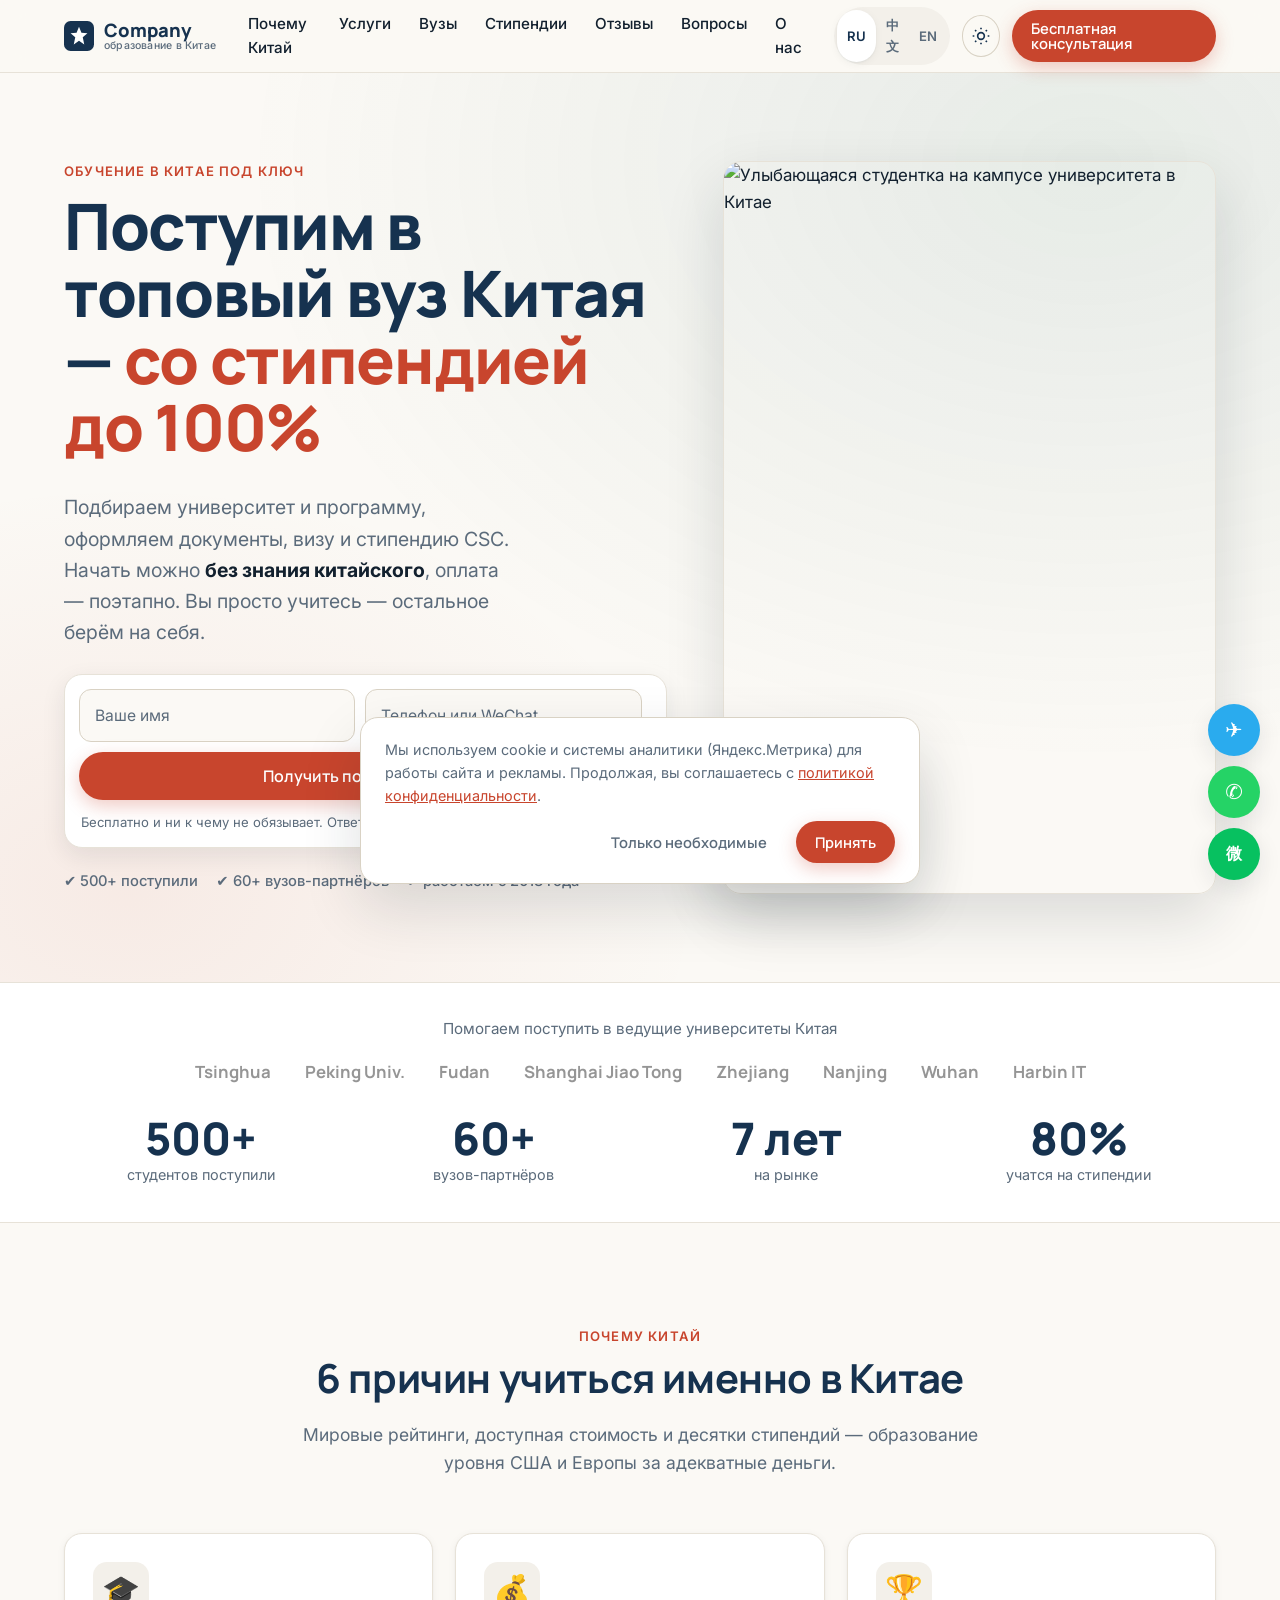
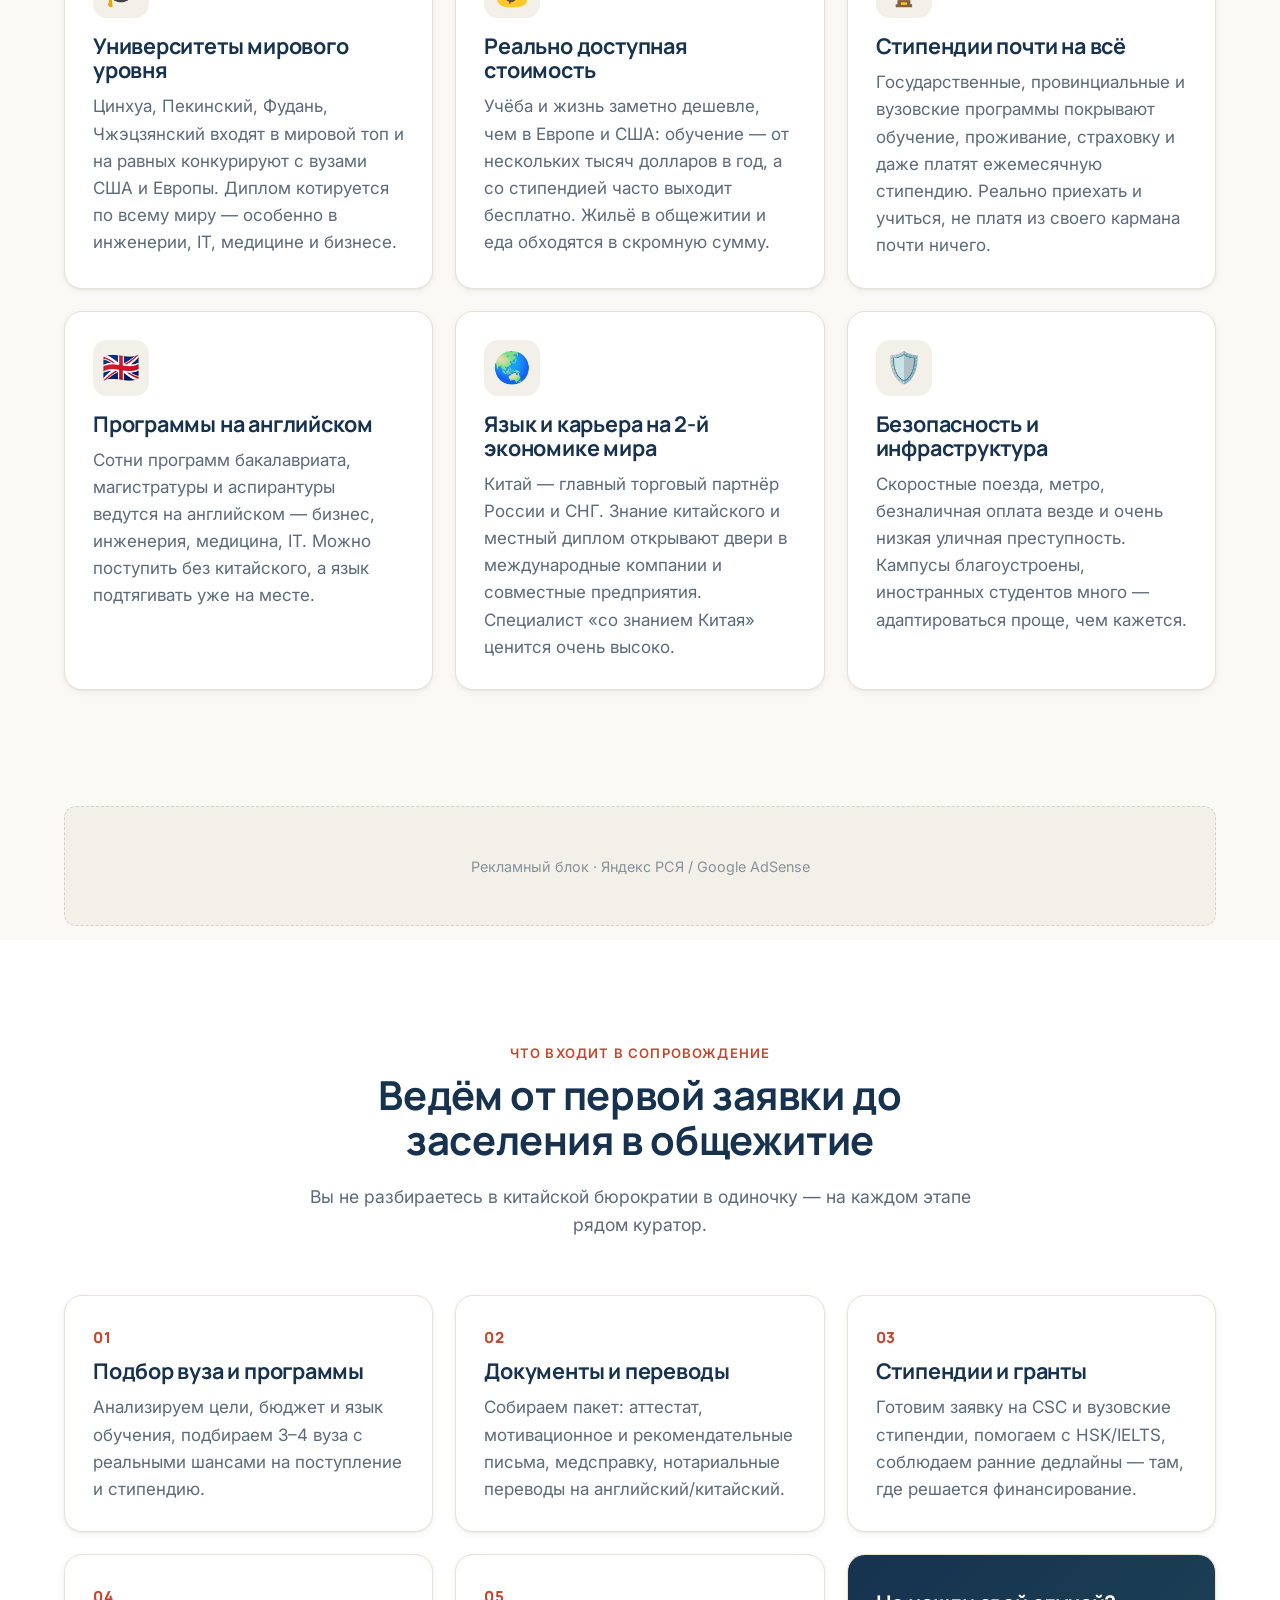
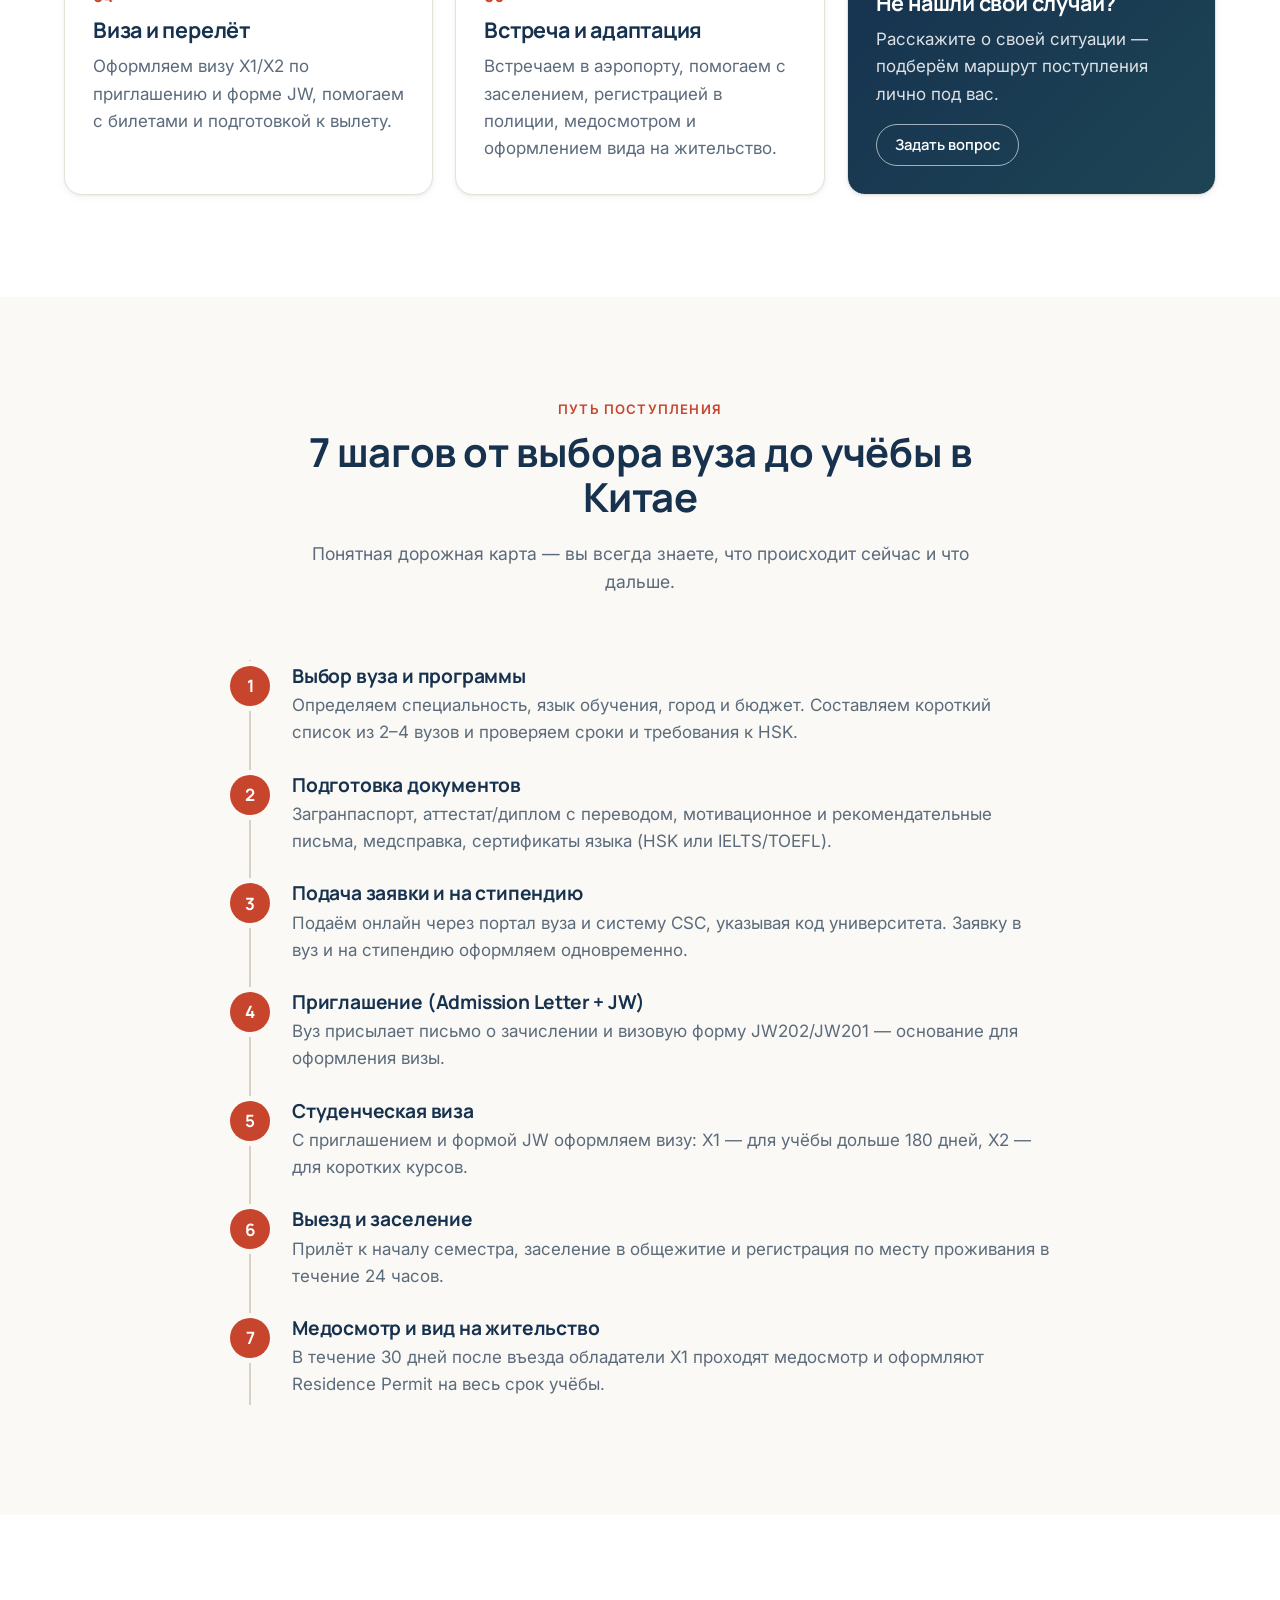
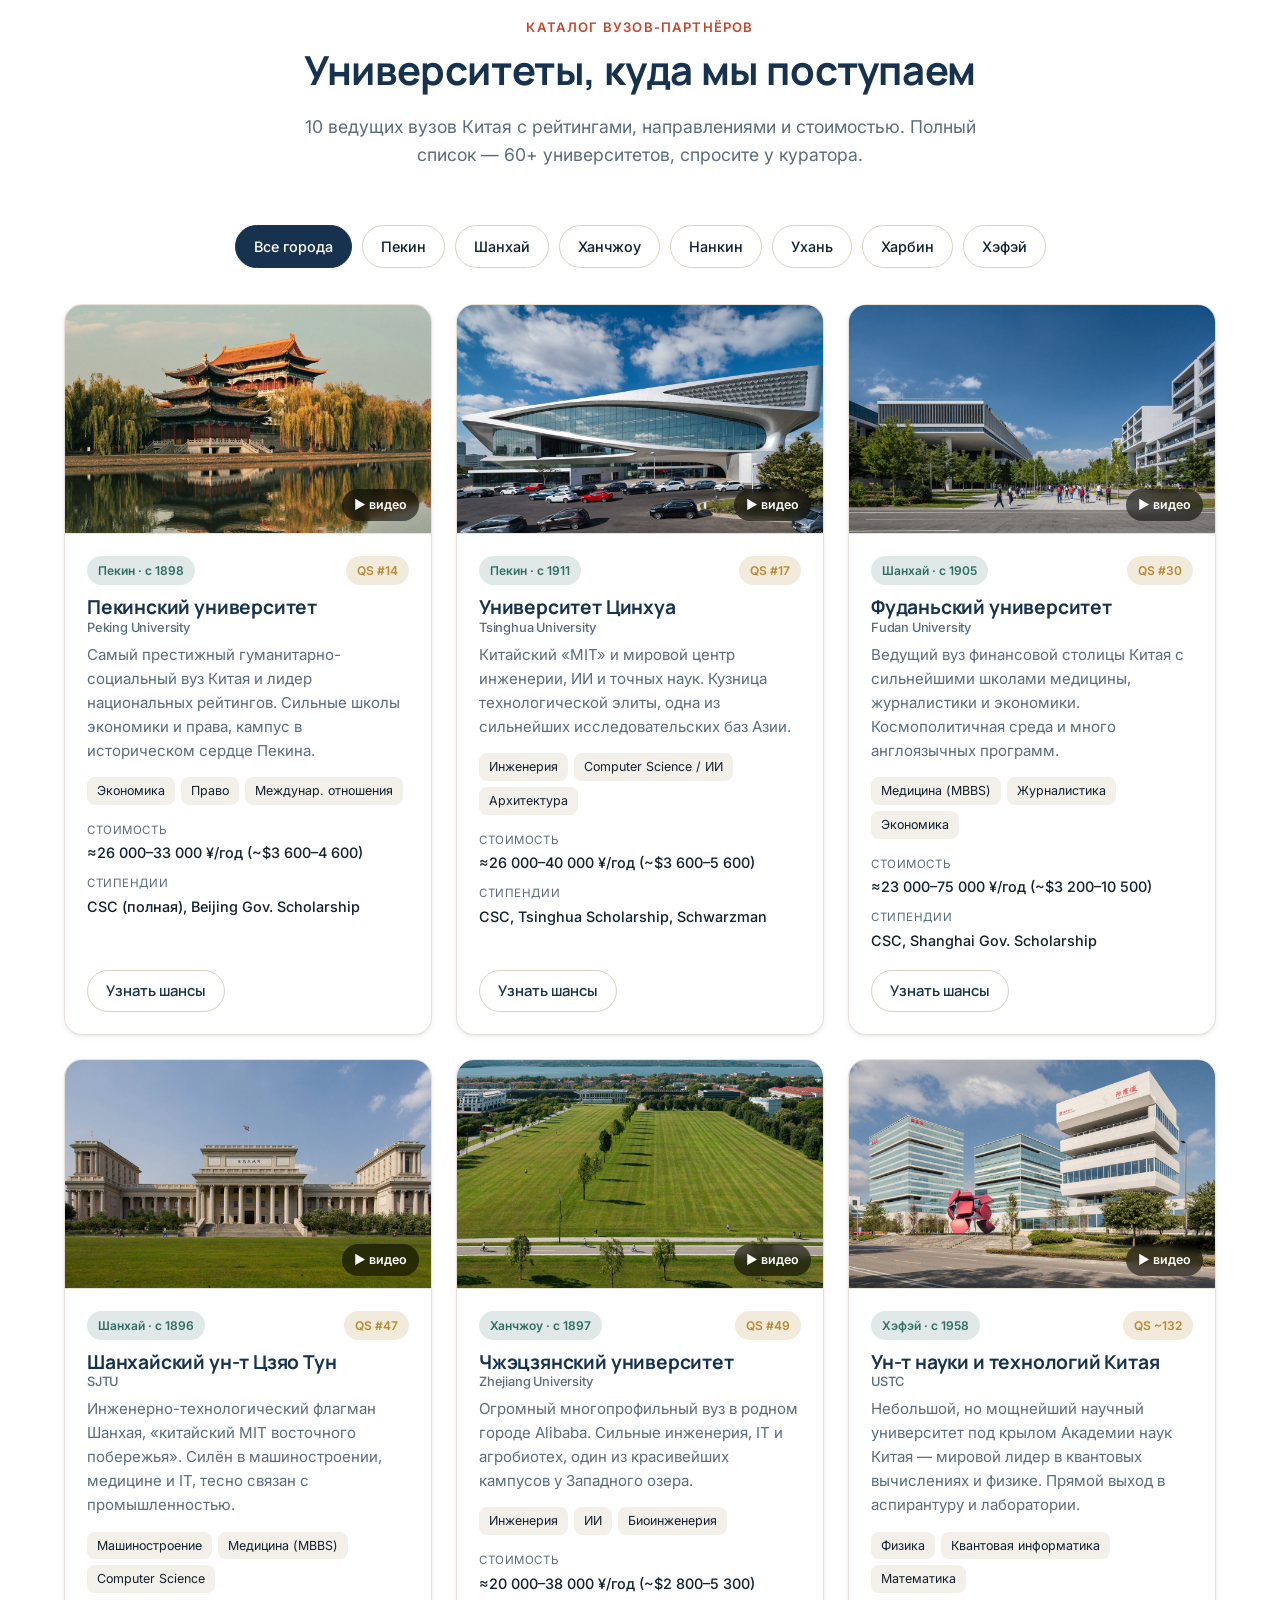
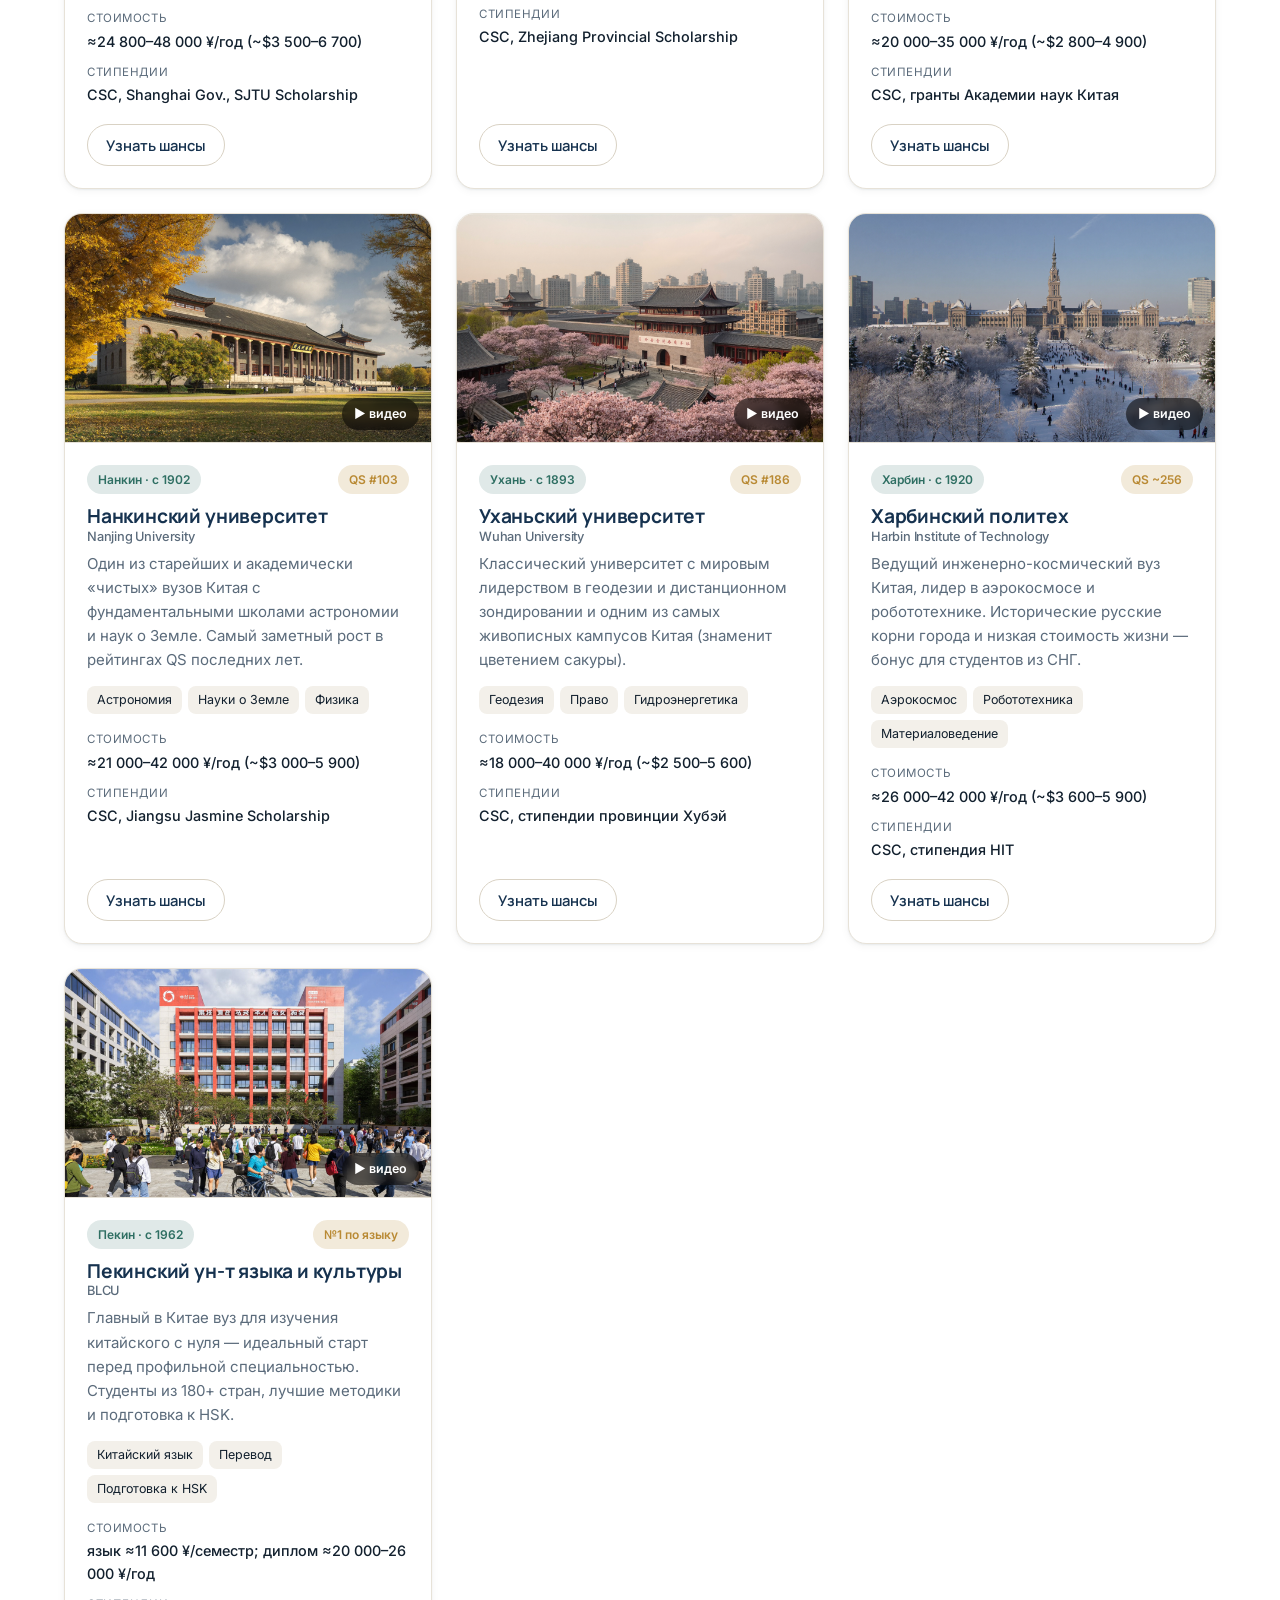
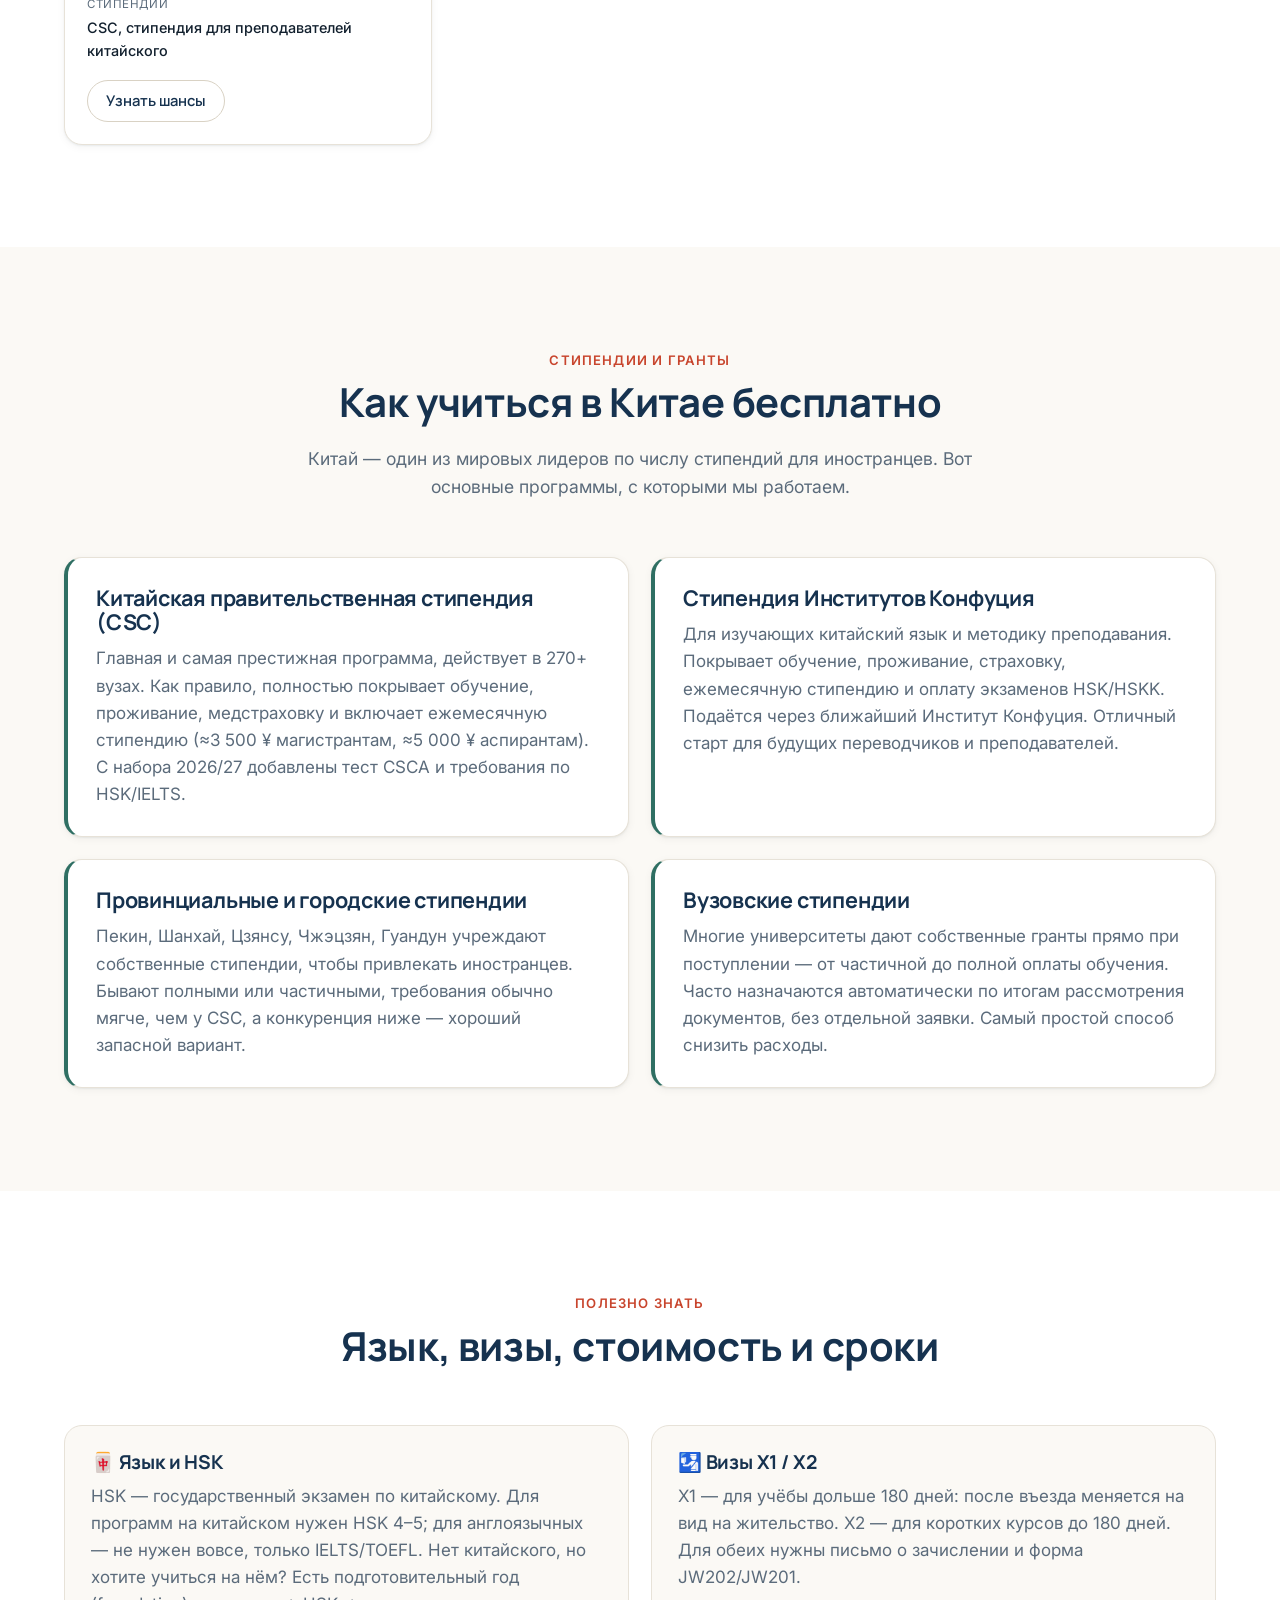
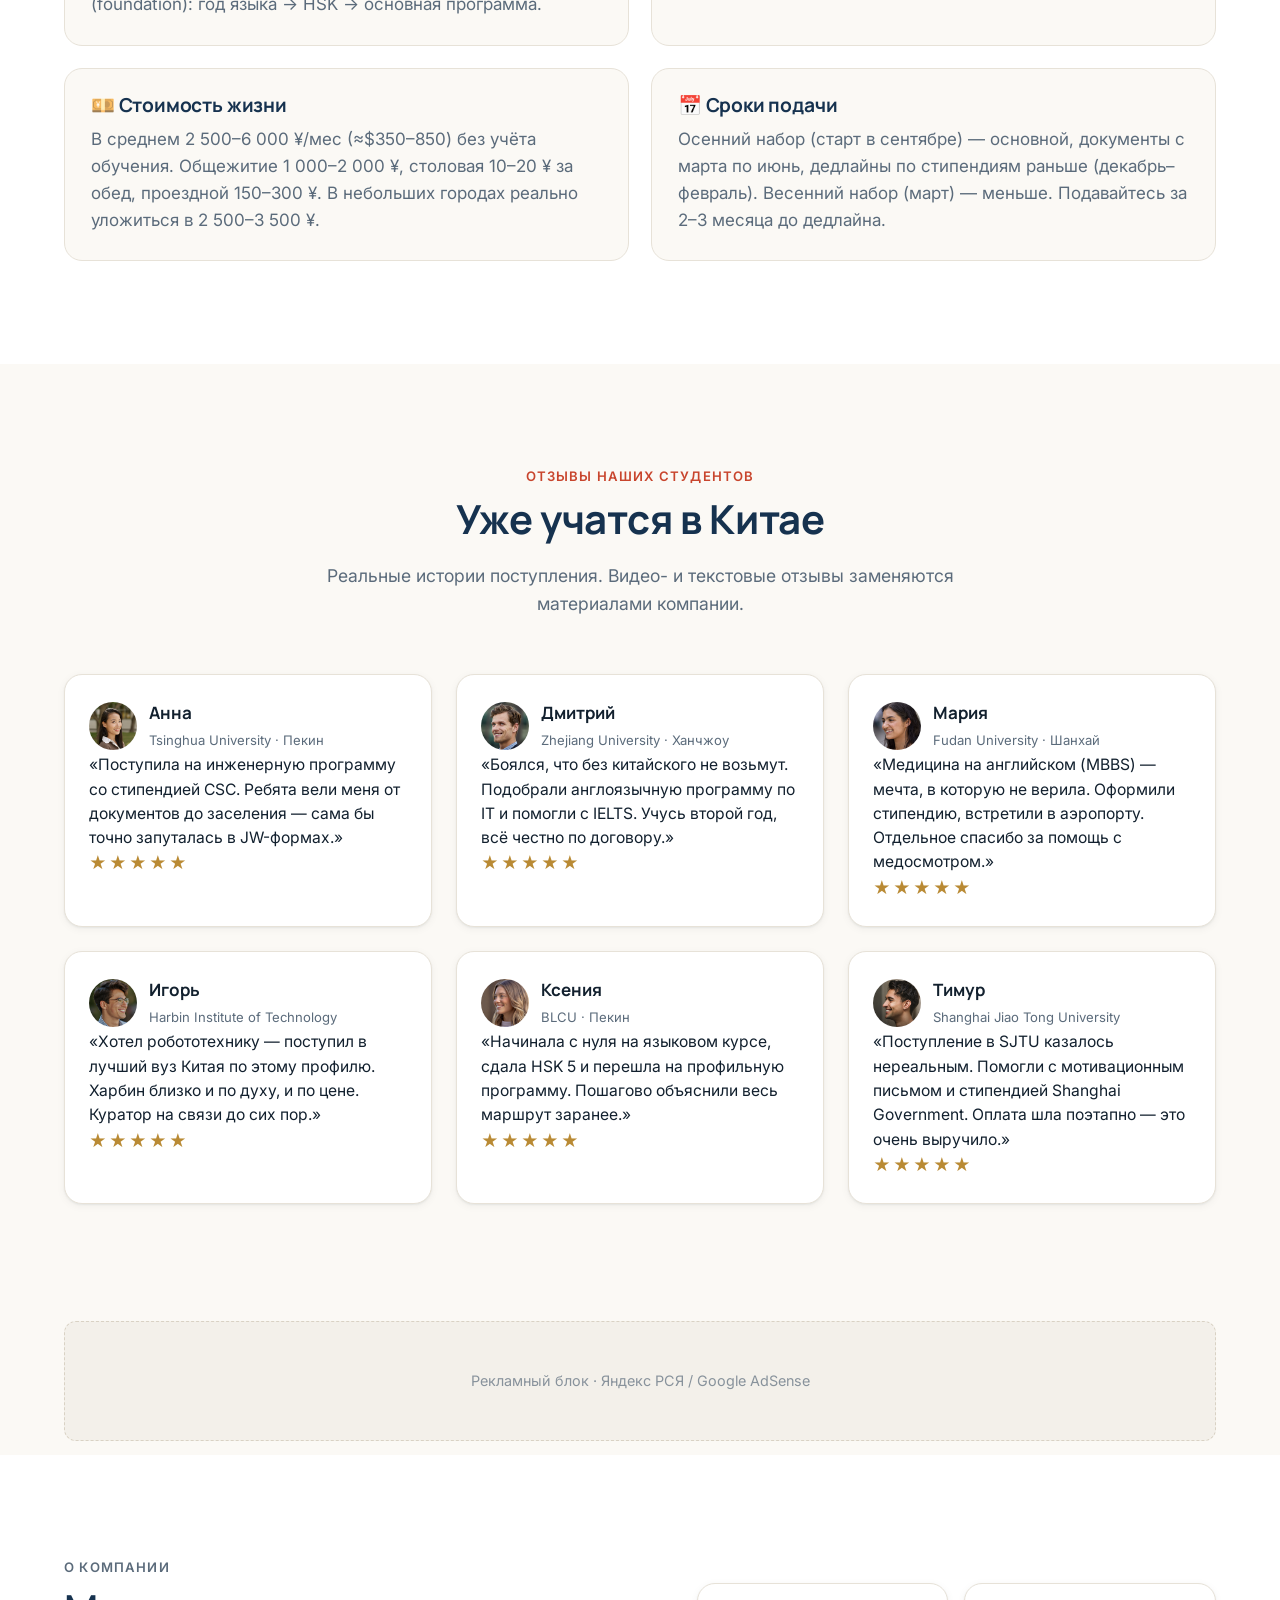
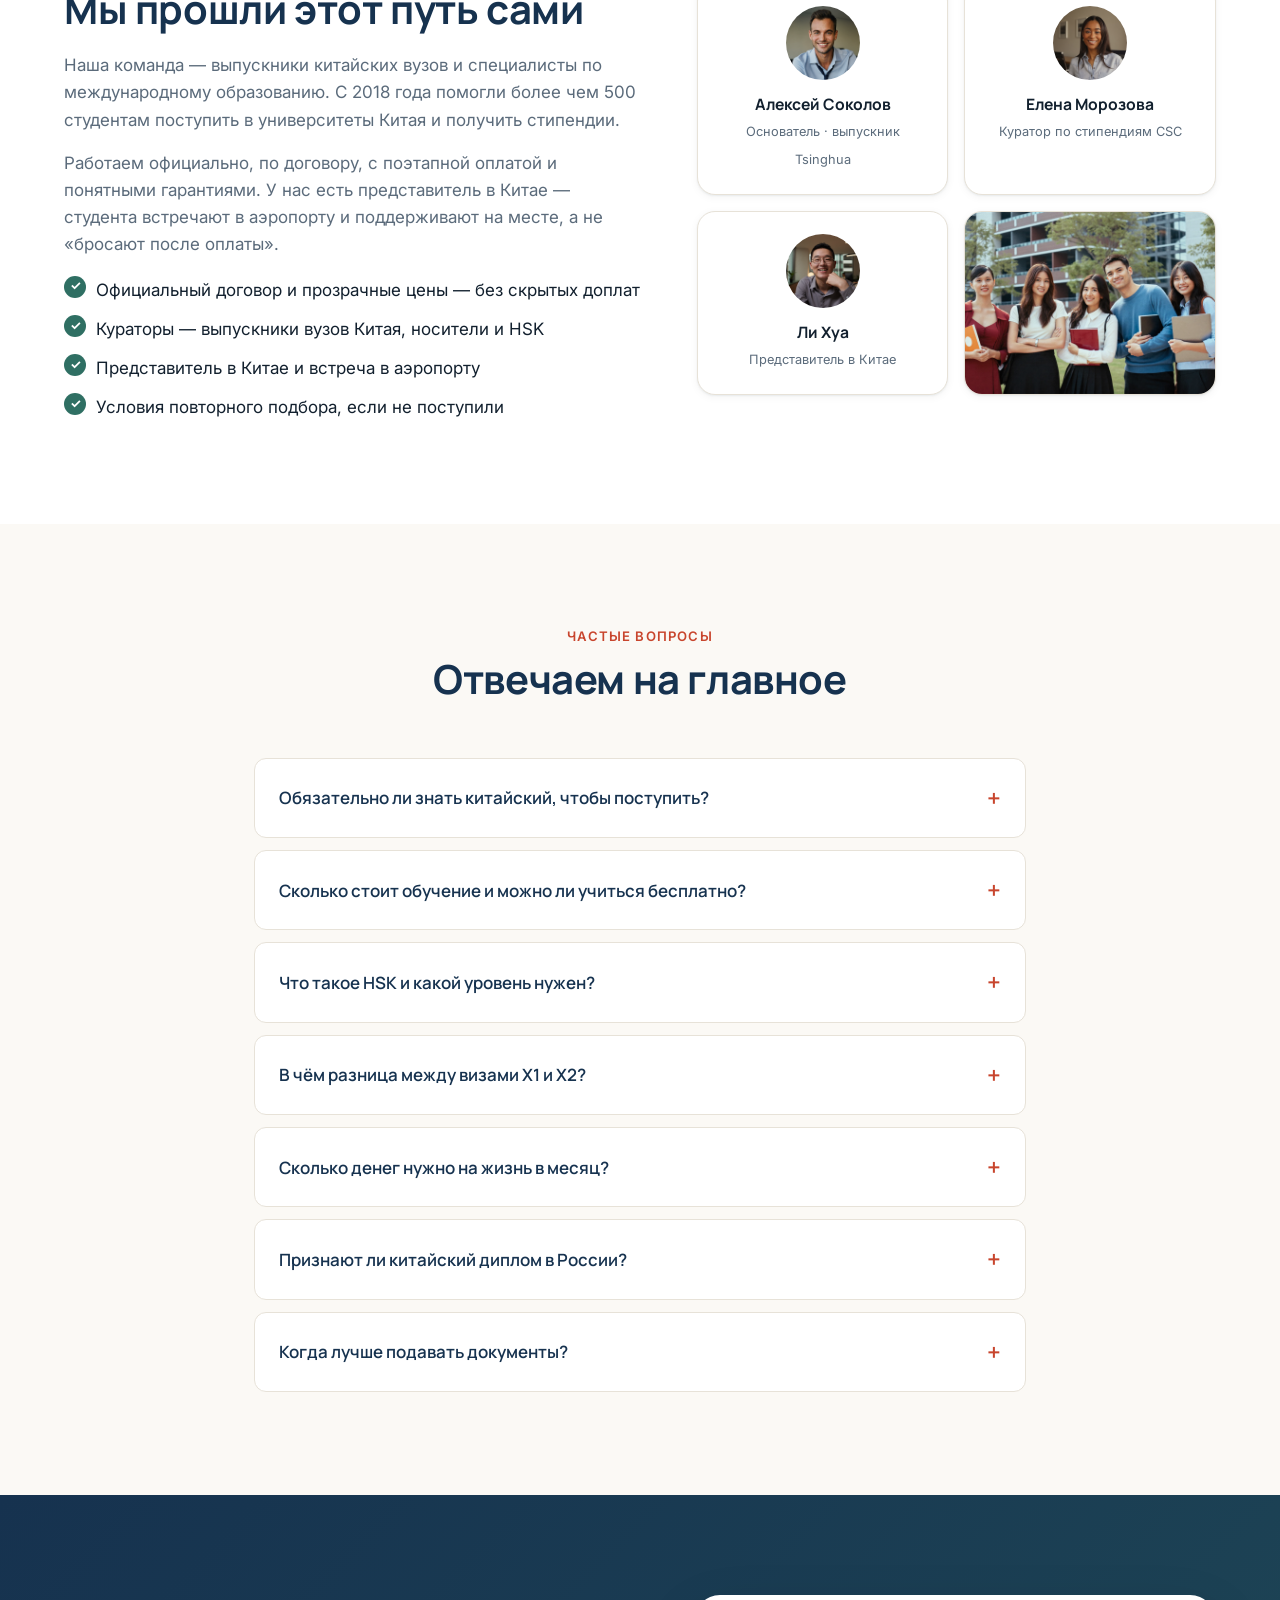
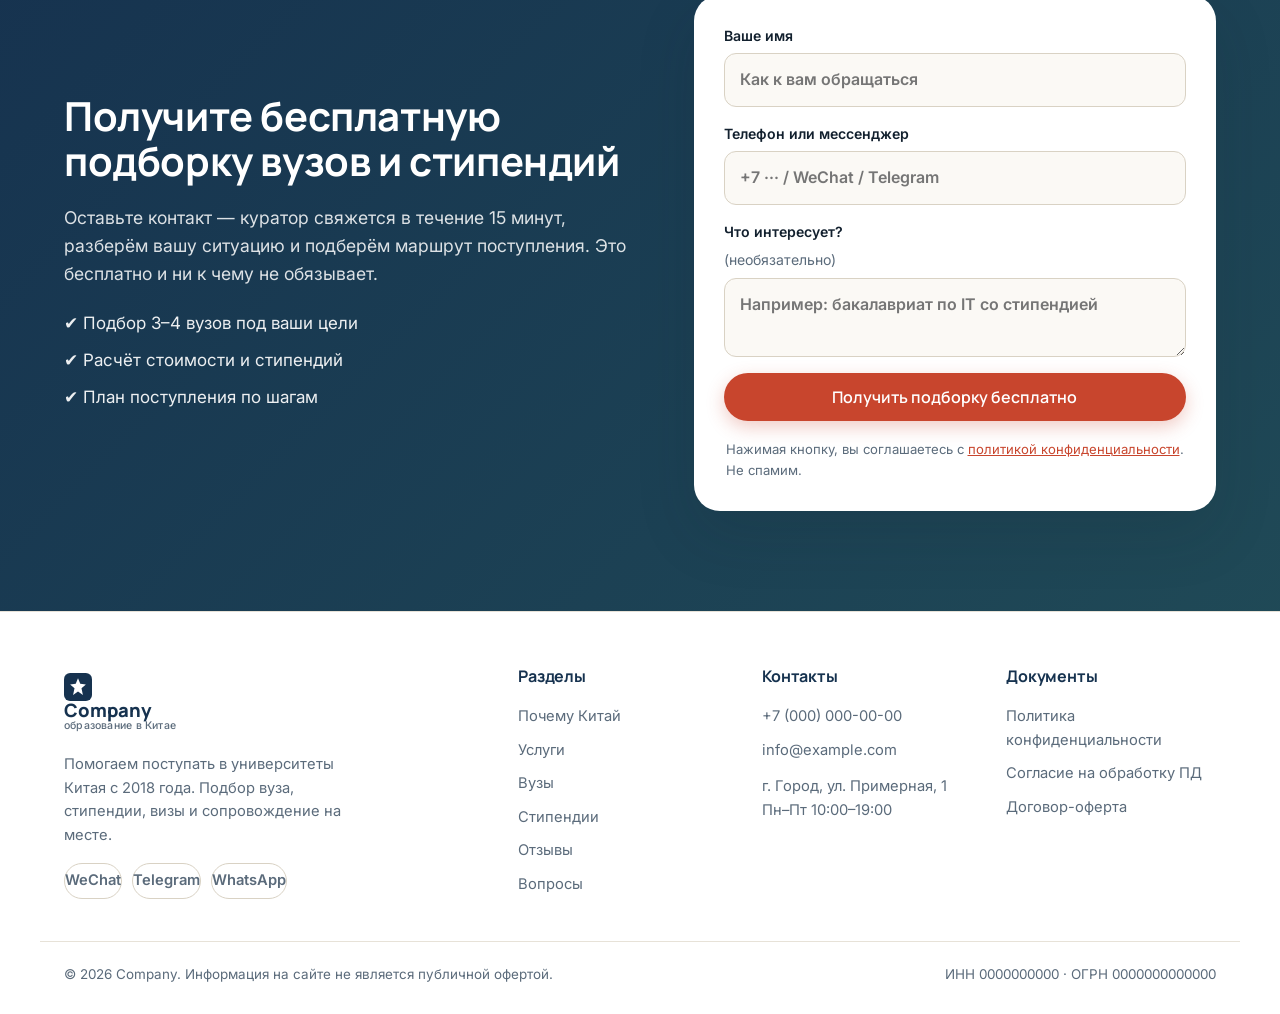
==== index.html @ 01d94a8a "Инфосайт агентства «обучение в Китае»: вузы, стипендии, отзывы, мультиязычность RU/中文/EN" ====
<!doctype html>
<html lang="ru">
<head>
  <meta charset="utf-8" />
  <meta name="viewport" content="width=device-width, initial-scale=1" />
  <title>Образование в Китае под ключ — поступление со стипендией до 100% | Company</title>
  <meta name="description" content="Помогаем поступить в топовые университеты Китая: подбор вуза, документы, стипендии CSC, виза и сопровождение. Более 500 студентов уже учатся в Китае. Бесплатная консультация." />
  <meta name="theme-color" content="#16324F" />

  <!-- Open Graph (для красивых ссылок в соцсетях и мессенджерах) -->
  <meta property="og:type" content="website" />
  <meta property="og:title" content="Образование в Китае под ключ — со стипендией до 100%" />
  <meta property="og:description" content="Топовые вузы Китая, стипендии CSC, полное сопровождение от заявки до заселения." />
  <meta property="og:locale" content="ru_RU" />

  <!-- Favicon встроен как data-URI, чтобы не зависеть от внешних файлов -->
  <link rel="icon" href="data:image/svg+xml,%3Csvg xmlns='http://www.w3.org/2000/svg' viewBox='0 0 32 32'%3E%3Crect width='32' height='32' rx='7' fill='%2316324F'/%3E%3Cpath d='M16 6l2.6 6.4L25 13l-5 4.3L21.6 25 16 21l-5.6 4 1.6-7.7L7 13l6.4-.6z' fill='%23C8452D'/%3E%3C/svg%3E" />

  <!-- Шрифты (кириллица). Работают при наличии интернета; офлайн — системный запасной шрифт -->
  <link rel="preconnect" href="https://fonts.googleapis.com" />
  <link rel="preconnect" href="https://fonts.gstatic.com" crossorigin />
  <link href="https://fonts.googleapis.com/css2?family=Manrope:wght@500;600;700;800&family=Inter:wght@400;500;600&display=swap" rel="stylesheet" />

  <link rel="stylesheet" href="assets/css/styles.css" />

  <!-- ============================================================= -->
  <!-- АНАЛИТИКА И РЕКЛАМА                                            -->
  <!-- Скрипты ниже намеренно ЗАКОММЕНТИРОВАНЫ. Когда компания даст   -->
  <!-- номера счётчиков — вставьте ID и раскомментируйте.            -->
  <!-- Загрузка выполняется ТОЛЬКО после согласия на cookie (см.     -->
  <!-- main.js → loadAnalytics), как требует 152-ФЗ.                 -->
  <!-- ============================================================= -->
  <!--
  ЯНДЕКС.МЕТРИКА (замените XXXXXXXX на номер счётчика):
  <script type="text/javascript">
     (function(m,e,t,r,i,k,a){m[i]=m[i]||function(){(m[i].a=m[i].a||[]).push(arguments)};
     m[i].l=1*new Date();for(var j=0;j<document.scripts.length;j++){if(document.scripts[j].src===r){return;}}
     k=e.createElement(t),a=e.getElementsByTagName(t)[0],k.async=1,k.src=r,a.parentNode.insertBefore(k,a)})
     (window,document,"script","https://mc.yandex.ru/metrika/tag.js","ym");
     ym(XXXXXXXX, "init", {clickmap:true, trackLinks:true, accurateTrackBounce:true, webvisor:true});
  </script>
  <noscript><div><img src="https://mc.yandex.ru/watch/XXXXXXXX" style="position:absolute;left:-9999px;" alt="" /></div></noscript>

  GOOGLE ANALYTICS 4 (замените G-XXXXXXX на ваш Measurement ID):
  <script async src="https://www.googletagmanager.com/gtag/js?id=G-XXXXXXX"></script>
  <script>
    window.dataLayer = window.dataLayer || [];
    function gtag(){dataLayer.push(arguments);}
    gtag('js', new Date());
    gtag('config', 'G-XXXXXXX');
  </script>
  -->

  <!-- Микроразметка для поисковиков: организация + FAQ (помогает SEO и рекламе) -->
  <script type="application/ld+json">
  {
    "@context": "https://schema.org",
    "@type": "EducationalOrganization",
    "name": "Company — обучение в Китае",
    "description": "Агентство по поступлению в университеты Китая: подбор вуза, стипендии, визы, сопровождение.",
    "areaServed": "RU",
    "knowsLanguage": ["ru", "zh", "en"]
  }
  </script>
</head>
<body>

<!-- Скип-ссылка для доступности (клавиатура/скринридеры) -->
<a class="skip-link" href="#hero">Перейти к содержимому</a>

<!-- ============================== ШАПКА ============================== -->
<header class="site-header" id="top">
  <div class="container header-inner">
    <a class="logo" href="#top" aria-label="На главную">
      <span class="logo-mark" aria-hidden="true">
        <svg viewBox="0 0 32 32" width="30" height="30"><rect width="32" height="32" rx="7" fill="currentColor"/><path d="M16 6l2.6 6.4L25 13l-5 4.3L21.6 25 16 21l-5.6 4 1.6-7.7L7 13l6.4-.6z" fill="#fff"/></svg>
      </span>
      <span class="logo-text">Company<small>образование в Китае</small></span>
    </a>

    <nav class="main-nav" id="mainNav" aria-label="Основная навигация">
      <a href="#pochemu">Почему Китай</a>
      <a href="#uslugi">Услуги</a>
      <a href="#vuzy">Вузы</a>
      <a href="#stipendii">Стипендии</a>
      <a href="#otzyvy">Отзывы</a>
      <a href="#faq">Вопросы</a>
      <a href="#o-nas">О нас</a>
      <div class="lang-switch lang-switch--mobile" role="group" aria-label="Язык сайта">
        <button data-lang="ru" class="is-active" aria-current="true">RU</button>
        <button data-lang="zh">中文</button>
        <button data-lang="en">EN</button>
      </div>
    </nav>

    <div class="header-actions">
      <div class="lang-switch" role="group" aria-label="Язык сайта">
        <button class="is-active" data-lang="ru" aria-current="true">RU</button>
        <button data-lang="zh">中文</button>
        <button data-lang="en">EN</button>
      </div>
      <button class="theme-toggle" id="themeToggle" aria-label="Переключить тёмную тему" title="Светлая / тёмная тема">
        <svg class="i-sun" viewBox="0 0 24 24" width="20" height="20" fill="none" stroke="currentColor" stroke-width="2"><circle cx="12" cy="12" r="4"/><path d="M12 2v2M12 20v2M4.9 4.9l1.4 1.4M17.7 17.7l1.4 1.4M2 12h2M20 12h2M4.9 19.1l1.4-1.4M17.7 6.3l1.4-1.4"/></svg>
        <svg class="i-moon" viewBox="0 0 24 24" width="20" height="20" fill="none" stroke="currentColor" stroke-width="2"><path d="M21 12.8A9 9 0 1 1 11.2 3a7 7 0 0 0 9.8 9.8z"/></svg>
      </button>
      <a href="#kontakty" class="btn btn-primary btn-sm header-cta">Бесплатная консультация</a>
      <button class="burger" id="burger" aria-label="Меню" aria-expanded="false" aria-controls="mainNav">
        <span></span><span></span><span></span>
      </button>
    </div>
  </div>
</header>

<main>

<!-- ============================== HERO ============================== -->
<section class="hero" id="hero">
  <div class="container hero-grid">
    <div class="hero-copy reveal">
      <p class="eyebrow">Обучение в Китае под ключ</p>
      <h1>Поступим в топовый вуз Китая — <span class="hl">со стипендией до 100%</span></h1>
      <p class="lead">Подбираем университет и программу, оформляем документы, визу и стипендию CSC. Начать можно <b>без знания китайского</b>, оплата — поэтапно. Вы просто учитесь — остальное берём на себя.</p>

      <!-- Мини-форма захвата лида (данные уходят в main.js → handleLeadForm) -->
      <form class="hero-form" data-lead-form novalidate>
        <input type="text" name="name" placeholder="Ваше имя" autocomplete="name" required />
        <input type="tel" name="phone" placeholder="Телефон или WeChat" autocomplete="tel" required />
        <button type="submit" class="btn btn-primary">Получить подборку вузов</button>
        <p class="form-hint">Бесплатно и ни к чему не обязывает. Ответим в течение 15 минут.</p>
      </form>

      <ul class="trust-chips">
        <li>✔ 500+ поступили</li>
        <li>✔ 60+ вузов-партнёров</li>
        <li>✔ работаем с 2018 года</li>
      </ul>
    </div>

    <div class="hero-media reveal">
      <div class="hero-media__frame"><img class="hero-img" src="assets/img/hero-campus.png" width="2048" height="1536" fetchpriority="high" alt="Улыбающаяся студентка на кампусе университета в Китае" /></div>
      <!-- Плавающая карточка-доказательство -->
      <div class="floating-card">
        <div class="floating-card__num">94%</div>
        <div class="floating-card__txt">поступают с первой попытки</div>
      </div>
    </div>
  </div>
</section>

<!-- ===================== ЛЕНТА ДОВЕРИЯ + МЕТРИКИ ===================== -->
<section class="trust-strip">
  <div class="container">
    <p class="trust-strip__title">Помогаем поступить в ведущие университеты Китая</p>
    <ul class="partner-logos" aria-label="Вузы-партнёры">
      <li>Tsinghua</li><li>Peking Univ.</li><li>Fudan</li><li>Shanghai Jiao Tong</li>
      <li>Zhejiang</li><li>Nanjing</li><li>Wuhan</li><li>Harbin IT</li>
    </ul>
    <div class="metrics">
      <div class="metric"><span class="metric__num" data-count="500" data-suffix="+">0</span><span class="metric__label">студентов поступили</span></div>
      <div class="metric"><span class="metric__num" data-count="60" data-suffix="+">0</span><span class="metric__label">вузов-партнёров</span></div>
      <div class="metric"><span class="metric__num" data-count="7" data-suffix=" лет">0</span><span class="metric__label">на рынке</span></div>
      <div class="metric"><span class="metric__num" data-count="80" data-suffix="%">0</span><span class="metric__label">учатся на стипендии</span></div>
    </div>
  </div>
</section>

<!-- ============================ ПОЧЕМУ КИТАЙ ============================ -->
<section class="section" id="pochemu">
  <div class="container">
    <header class="section-head reveal">
      <p class="eyebrow">Почему Китай</p>
      <h2>6 причин учиться именно в Китае</h2>
      <p class="section-sub">Мировые рейтинги, доступная стоимость и десятки стипендий — образование уровня США и Европы за адекватные деньги.</p>
    </header>
    <div class="cards-grid cards-grid--3">
      <!-- WHY-1 -->
      <article class="card feature reveal">
        <div class="feature__icon" aria-hidden="true">🎓</div>
        <h3>Университеты мирового уровня</h3>
        <p>Цинхуа, Пекинский, Фудань, Чжэцзянский входят в мировой топ и на равных конкурируют с вузами США и Европы. Диплом котируется по всему миру — особенно в инженерии, IT, медицине и бизнесе.</p>
      </article>
      <article class="card feature reveal">
        <div class="feature__icon" aria-hidden="true">💰</div>
        <h3>Реально доступная стоимость</h3>
        <p>Учёба и жизнь заметно дешевле, чем в Европе и США: обучение — от нескольких тысяч долларов в год, а со стипендией часто выходит бесплатно. Жильё в общежитии и еда обходятся в скромную сумму.</p>
      </article>
      <article class="card feature reveal">
        <div class="feature__icon" aria-hidden="true">🏆</div>
        <h3>Стипендии почти на всё</h3>
        <p>Государственные, провинциальные и вузовские программы покрывают обучение, проживание, страховку и даже платят ежемесячную стипендию. Реально приехать и учиться, не платя из своего кармана почти ничего.</p>
      </article>
      <article class="card feature reveal">
        <div class="feature__icon" aria-hidden="true">🇬🇧</div>
        <h3>Программы на английском</h3>
        <p>Сотни программ бакалавриата, магистратуры и аспирантуры ведутся на английском — бизнес, инженерия, медицина, IT. Можно поступить без китайского, а язык подтягивать уже на месте.</p>
      </article>
      <article class="card feature reveal">
        <div class="feature__icon" aria-hidden="true">🌏</div>
        <h3>Язык и карьера на 2-й экономике мира</h3>
        <p>Китай — главный торговый партнёр России и СНГ. Знание китайского и местный диплом открывают двери в международные компании и совместные предприятия. Специалист «со знанием Китая» ценится очень высоко.</p>
      </article>
      <article class="card feature reveal">
        <div class="feature__icon" aria-hidden="true">🛡️</div>
        <h3>Безопасность и инфраструктура</h3>
        <p>Скоростные поезда, метро, безналичная оплата везде и очень низкая уличная преступность. Кампусы благоустроены, иностранных студентов много — адаптироваться проще, чем кажется.</p>
      </article>
    </div>
  </div>
</section>

<!-- Рекламное место 1 (in-content). Реальный код блока — из кабинета РСЯ/AdSense -->
<div class="container"><div class="ad-slot" data-ad aria-label="Рекламное место"><span>Рекламный блок · Яндекс РСЯ / Google AdSense</span></div></div>

<!-- ============================== УСЛУГИ ============================== -->
<section class="section section--alt" id="uslugi">
  <div class="container">
    <header class="section-head reveal">
      <p class="eyebrow">Что входит в сопровождение</p>
      <h2>Ведём от первой заявки до заселения в общежитие</h2>
      <p class="section-sub">Вы не разбираетесь в китайской бюрократии в одиночку — на каждом этапе рядом куратор.</p>
    </header>
    <div class="cards-grid cards-grid--3">
      <article class="card service reveal"><span class="service__no">01</span><h3>Подбор вуза и программы</h3><p>Анализируем цели, бюджет и язык обучения, подбираем 3–4 вуза с реальными шансами на поступление и стипендию.</p></article>
      <article class="card service reveal"><span class="service__no">02</span><h3>Документы и переводы</h3><p>Собираем пакет: аттестат, мотивационное и рекомендательные письма, медсправку, нотариальные переводы на английский/китайский.</p></article>
      <article class="card service reveal"><span class="service__no">03</span><h3>Стипендии и гранты</h3><p>Готовим заявку на CSC и вузовские стипендии, помогаем с HSK/IELTS, соблюдаем ранние дедлайны — там, где решается финансирование.</p></article>
      <article class="card service reveal"><span class="service__no">04</span><h3>Виза и перелёт</h3><p>Оформляем визу X1/X2 по приглашению и форме JW, помогаем с билетами и подготовкой к вылету.</p></article>
      <article class="card service reveal"><span class="service__no">05</span><h3>Встреча и адаптация</h3><p>Встречаем в аэропорту, помогаем с заселением, регистрацией в полиции, медосмотром и оформлением вида на жительство.</p></article>
      <article class="card service reveal service--cta"><h3>Не нашли свой случай?</h3><p>Расскажите о своей ситуации — подберём маршрут поступления лично под вас.</p><a href="#kontakty" class="btn btn-outline btn-sm">Задать вопрос</a></article>
    </div>
  </div>
</section>

<!-- ========================= КАК ПОСТУПИТЬ (ШАГИ) ========================= -->
<section class="section" id="kak">
  <div class="container">
    <header class="section-head reveal">
      <p class="eyebrow">Путь поступления</p>
      <h2>7 шагов от выбора вуза до учёбы в Китае</h2>
      <p class="section-sub">Понятная дорожная карта — вы всегда знаете, что происходит сейчас и что дальше.</p>
    </header>
    <ol class="timeline">
      <li class="timeline__item reveal"><span class="timeline__dot">1</span><div><h3>Выбор вуза и программы</h3><p>Определяем специальность, язык обучения, город и бюджет. Составляем короткий список из 2–4 вузов и проверяем сроки и требования к HSK.</p></div></li>
      <li class="timeline__item reveal"><span class="timeline__dot">2</span><div><h3>Подготовка документов</h3><p>Загранпаспорт, аттестат/диплом с переводом, мотивационное и рекомендательные письма, медсправка, сертификаты языка (HSK или IELTS/TOEFL).</p></div></li>
      <li class="timeline__item reveal"><span class="timeline__dot">3</span><div><h3>Подача заявки и на стипендию</h3><p>Подаём онлайн через портал вуза и систему CSC, указывая код университета. Заявку в вуз и на стипендию оформляем одновременно.</p></div></li>
      <li class="timeline__item reveal"><span class="timeline__dot">4</span><div><h3>Приглашение (Admission Letter + JW)</h3><p>Вуз присылает письмо о зачислении и визовую форму JW202/JW201 — основание для оформления визы.</p></div></li>
      <li class="timeline__item reveal"><span class="timeline__dot">5</span><div><h3>Студенческая виза</h3><p>С приглашением и формой JW оформляем визу: X1 — для учёбы дольше 180 дней, X2 — для коротких курсов.</p></div></li>
      <li class="timeline__item reveal"><span class="timeline__dot">6</span><div><h3>Выезд и заселение</h3><p>Прилёт к началу семестра, заселение в общежитие и регистрация по месту проживания в течение 24 часов.</p></div></li>
      <li class="timeline__item reveal"><span class="timeline__dot">7</span><div><h3>Медосмотр и вид на жительство</h3><p>В течение 30 дней после въезда обладатели X1 проходят медосмотр и оформляют Residence Permit на весь срок учёбы.</p></div></li>
    </ol>
  </div>
</section>

<!-- ============================== ВУЗЫ ============================== -->
<section class="section section--alt" id="vuzy">
  <div class="container">
    <header class="section-head reveal">
      <p class="eyebrow">Каталог вузов-партнёров</p>
      <h2>Университеты, куда мы поступаем</h2>
      <p class="section-sub">10 ведущих вузов Китая с рейтингами, направлениями и стоимостью. Полный список — 60+ университетов, спросите у куратора.</p>
    </header>

    <!-- Фильтр по городам (работает в main.js) -->
    <div class="filter-bar reveal" role="group" aria-label="Фильтр по городу">
      <button class="chip is-active" data-filter="all">Все города</button>
      <button class="chip" data-filter="Пекин">Пекин</button>
      <button class="chip" data-filter="Шанхай">Шанхай</button>
      <button class="chip" data-filter="Ханчжоу">Ханчжоу</button>
      <button class="chip" data-filter="Нанкин">Нанкин</button>
      <button class="chip" data-filter="Ухань">Ухань</button>
      <button class="chip" data-filter="Харбин">Харбин</button>
      <button class="chip" data-filter="Хэфэй">Хэфэй</button>
    </div>

    <div class="uni-grid" id="uniGrid">

      <!-- UNI CARD -->
      <article class="uni-card reveal" data-city="Пекин">
        <div class="uni-card__media"><img src="assets/img/uni-peking.png" alt="Кампус Пекинского университета" loading="lazy" /><button class="play-badge" data-video aria-label="Смотреть видео о вузе">▶ видео</button></div>
        <div class="uni-card__body">
          <div class="uni-card__top"><span class="badge badge--jade">Пекин · с 1898</span><span class="badge badge--gold">QS #14</span></div>
          <h3>Пекинский университет <small>Peking University</small></h3>
          <p class="uni-card__desc">Самый престижный гуманитарно-социальный вуз Китая и лидер национальных рейтингов. Сильные школы экономики и права, кампус в историческом сердце Пекина.</p>
          <ul class="tag-list"><li>Экономика</li><li>Право</li><li>Междунар. отношения</li></ul>
          <dl class="uni-card__facts"><div><dt>Стоимость</dt><dd>≈26 000–33 000 ¥/год (~$3 600–4 600)</dd></div><div><dt>Стипендии</dt><dd>CSC (полная), Beijing Gov. Scholarship</dd></div></dl>
          <a href="#kontakty" class="btn btn-outline btn-sm uni-card__cta">Узнать шансы</a>
        </div>
      </article>

      <article class="uni-card reveal" data-city="Пекин">
        <div class="uni-card__media"><img src="assets/img/campus-tech.png" alt="Кампус университета Цинхуа" loading="lazy" /><button class="play-badge" data-video aria-label="Смотреть видео о вузе">▶ видео</button></div>
        <div class="uni-card__body">
          <div class="uni-card__top"><span class="badge badge--jade">Пекин · с 1911</span><span class="badge badge--gold">QS #17</span></div>
          <h3>Университет Цинхуа <small>Tsinghua University</small></h3>
          <p class="uni-card__desc">Китайский «MIT» и мировой центр инженерии, ИИ и точных наук. Кузница технологической элиты, одна из сильнейших исследовательских баз Азии.</p>
          <ul class="tag-list"><li>Инженерия</li><li>Computer Science / ИИ</li><li>Архитектура</li></ul>
          <dl class="uni-card__facts"><div><dt>Стоимость</dt><dd>≈26 000–40 000 ¥/год (~$3 600–5 600)</dd></div><div><dt>Стипендии</dt><dd>CSC, Tsinghua Scholarship, Schwarzman</dd></div></dl>
          <a href="#kontakty" class="btn btn-outline btn-sm uni-card__cta">Узнать шансы</a>
        </div>
      </article>

      <article class="uni-card reveal" data-city="Шанхай">
        <div class="uni-card__media"><img src="assets/img/campus-modern.png" alt="Кампус Фуданьского университета" loading="lazy" /><button class="play-badge" data-video aria-label="Смотреть видео о вузе">▶ видео</button></div>
        <div class="uni-card__body">
          <div class="uni-card__top"><span class="badge badge--jade">Шанхай · с 1905</span><span class="badge badge--gold">QS #30</span></div>
          <h3>Фуданьский университет <small>Fudan University</small></h3>
          <p class="uni-card__desc">Ведущий вуз финансовой столицы Китая с сильнейшими школами медицины, журналистики и экономики. Космополитичная среда и много англоязычных программ.</p>
          <ul class="tag-list"><li>Медицина (MBBS)</li><li>Журналистика</li><li>Экономика</li></ul>
          <dl class="uni-card__facts"><div><dt>Стоимость</dt><dd>≈23 000–75 000 ¥/год (~$3 200–10 500)</dd></div><div><dt>Стипендии</dt><dd>CSC, Shanghai Gov. Scholarship</dd></div></dl>
          <a href="#kontakty" class="btn btn-outline btn-sm uni-card__cta">Узнать шансы</a>
        </div>
      </article>

      <article class="uni-card reveal" data-city="Шанхай">
        <div class="uni-card__media"><img src="assets/img/campus-classic.png" alt="Кампус Шанхайского университета Цзяо Тун" loading="lazy" /><button class="play-badge" data-video aria-label="Смотреть видео о вузе">▶ видео</button></div>
        <div class="uni-card__body">
          <div class="uni-card__top"><span class="badge badge--jade">Шанхай · с 1896</span><span class="badge badge--gold">QS #47</span></div>
          <h3>Шанхайский ун-т Цзяо Тун <small>SJTU</small></h3>
          <p class="uni-card__desc">Инженерно-технологический флагман Шанхая, «китайский MIT восточного побережья». Силён в машиностроении, медицине и IT, тесно связан с промышленностью.</p>
          <ul class="tag-list"><li>Машиностроение</li><li>Медицина (MBBS)</li><li>Computer Science</li></ul>
          <dl class="uni-card__facts"><div><dt>Стоимость</dt><dd>≈24 800–48 000 ¥/год (~$3 500–6 700)</dd></div><div><dt>Стипендии</dt><dd>CSC, Shanghai Gov., SJTU Scholarship</dd></div></dl>
          <a href="#kontakty" class="btn btn-outline btn-sm uni-card__cta">Узнать шансы</a>
        </div>
      </article>

      <article class="uni-card reveal" data-city="Ханчжоу">
        <div class="uni-card__media"><img src="assets/img/uni-zhejiang.png" alt="Кампус Чжэцзянского университета" loading="lazy" /><button class="play-badge" data-video aria-label="Смотреть видео о вузе">▶ видео</button></div>
        <div class="uni-card__body">
          <div class="uni-card__top"><span class="badge badge--jade">Ханчжоу · с 1897</span><span class="badge badge--gold">QS #49</span></div>
          <h3>Чжэцзянский университет <small>Zhejiang University</small></h3>
          <p class="uni-card__desc">Огромный многопрофильный вуз в родном городе Alibaba. Сильные инженерия, IT и агробиотех, один из красивейших кампусов у Западного озера.</p>
          <ul class="tag-list"><li>Инженерия</li><li>ИИ</li><li>Биоинженерия</li></ul>
          <dl class="uni-card__facts"><div><dt>Стоимость</dt><dd>≈20 000–38 000 ¥/год (~$2 800–5 300)</dd></div><div><dt>Стипендии</dt><dd>CSC, Zhejiang Provincial Scholarship</dd></div></dl>
          <a href="#kontakty" class="btn btn-outline btn-sm uni-card__cta">Узнать шансы</a>
        </div>
      </article>

      <article class="uni-card reveal" data-city="Хэфэй">
        <div class="uni-card__media"><img src="assets/img/uni-ustc.png" alt="Кампус Университета науки и технологий Китая" loading="lazy" /><button class="play-badge" data-video aria-label="Смотреть видео о вузе">▶ видео</button></div>
        <div class="uni-card__body">
          <div class="uni-card__top"><span class="badge badge--jade">Хэфэй · с 1958</span><span class="badge badge--gold">QS ~132</span></div>
          <h3>Ун-т науки и технологий Китая <small>USTC</small></h3>
          <p class="uni-card__desc">Небольшой, но мощнейший научный университет под крылом Академии наук Китая — мировой лидер в квантовых вычислениях и физике. Прямой выход в аспирантуру и лаборатории.</p>
          <ul class="tag-list"><li>Физика</li><li>Квантовая информатика</li><li>Математика</li></ul>
          <dl class="uni-card__facts"><div><dt>Стоимость</dt><dd>≈20 000–35 000 ¥/год (~$2 800–4 900)</dd></div><div><dt>Стипендии</dt><dd>CSC, гранты Академии наук Китая</dd></div></dl>
          <a href="#kontakty" class="btn btn-outline btn-sm uni-card__cta">Узнать шансы</a>
        </div>
      </article>

      <article class="uni-card reveal" data-city="Нанкин">
        <div class="uni-card__media"><img src="assets/img/uni-nanjing.png" alt="Кампус Нанкинского университета" loading="lazy" /><button class="play-badge" data-video aria-label="Смотреть видео о вузе">▶ видео</button></div>
        <div class="uni-card__body">
          <div class="uni-card__top"><span class="badge badge--jade">Нанкин · с 1902</span><span class="badge badge--gold">QS #103</span></div>
          <h3>Нанкинский университет <small>Nanjing University</small></h3>
          <p class="uni-card__desc">Один из старейших и академически «чистых» вузов Китая с фундаментальными школами астрономии и наук о Земле. Самый заметный рост в рейтингах QS последних лет.</p>
          <ul class="tag-list"><li>Астрономия</li><li>Науки о Земле</li><li>Физика</li></ul>
          <dl class="uni-card__facts"><div><dt>Стоимость</dt><dd>≈21 000–42 000 ¥/год (~$3 000–5 900)</dd></div><div><dt>Стипендии</dt><dd>CSC, Jiangsu Jasmine Scholarship</dd></div></dl>
          <a href="#kontakty" class="btn btn-outline btn-sm uni-card__cta">Узнать шансы</a>
        </div>
      </article>

      <article class="uni-card reveal" data-city="Ухань">
        <div class="uni-card__media"><img src="assets/img/campus-historic.png" alt="Кампус Уханьского университета" loading="lazy" /><button class="play-badge" data-video aria-label="Смотреть видео о вузе">▶ видео</button></div>
        <div class="uni-card__body">
          <div class="uni-card__top"><span class="badge badge--jade">Ухань · с 1893</span><span class="badge badge--gold">QS #186</span></div>
          <h3>Уханьский университет <small>Wuhan University</small></h3>
          <p class="uni-card__desc">Классический университет с мировым лидерством в геодезии и дистанционном зондировании и одним из самых живописных кампусов Китая (знаменит цветением сакуры).</p>
          <ul class="tag-list"><li>Геодезия</li><li>Право</li><li>Гидроэнергетика</li></ul>
          <dl class="uni-card__facts"><div><dt>Стоимость</dt><dd>≈18 000–40 000 ¥/год (~$2 500–5 600)</dd></div><div><dt>Стипендии</dt><dd>CSC, стипендии провинции Хубэй</dd></div></dl>
          <a href="#kontakty" class="btn btn-outline btn-sm uni-card__cta">Узнать шансы</a>
        </div>
      </article>

      <article class="uni-card reveal" data-city="Харбин">
        <div class="uni-card__media"><img src="assets/img/uni-harbin.png" alt="Кампус Харбинского политехнического университета" loading="lazy" /><button class="play-badge" data-video aria-label="Смотреть видео о вузе">▶ видео</button></div>
        <div class="uni-card__body">
          <div class="uni-card__top"><span class="badge badge--jade">Харбин · с 1920</span><span class="badge badge--gold">QS ~256</span></div>
          <h3>Харбинский политех <small>Harbin Institute of Technology</small></h3>
          <p class="uni-card__desc">Ведущий инженерно-космический вуз Китая, лидер в аэрокосмосе и робототехнике. Исторические русские корни города и низкая стоимость жизни — бонус для студентов из СНГ.</p>
          <ul class="tag-list"><li>Аэрокосмос</li><li>Робототехника</li><li>Материаловедение</li></ul>
          <dl class="uni-card__facts"><div><dt>Стоимость</dt><dd>≈26 000–42 000 ¥/год (~$3 600–5 900)</dd></div><div><dt>Стипендии</dt><dd>CSC, стипендия HIT</dd></div></dl>
          <a href="#kontakty" class="btn btn-outline btn-sm uni-card__cta">Узнать шансы</a>
        </div>
      </article>

      <article class="uni-card reveal" data-city="Пекин">
        <div class="uni-card__media"><img src="assets/img/uni-blcu.png" alt="Кампус Пекинского университета языка и культуры" loading="lazy" /><button class="play-badge" data-video aria-label="Смотреть видео о вузе">▶ видео</button></div>
        <div class="uni-card__body">
          <div class="uni-card__top"><span class="badge badge--jade">Пекин · с 1962</span><span class="badge badge--gold">№1 по языку</span></div>
          <h3>Пекинский ун-т языка и культуры <small>BLCU</small></h3>
          <p class="uni-card__desc">Главный в Китае вуз для изучения китайского с нуля — идеальный старт перед профильной специальностью. Студенты из 180+ стран, лучшие методики и подготовка к HSK.</p>
          <ul class="tag-list"><li>Китайский язык</li><li>Перевод</li><li>Подготовка к HSK</li></ul>
          <dl class="uni-card__facts"><div><dt>Стоимость</dt><dd>язык ≈11 600 ¥/семестр; диплом ≈20 000–26 000 ¥/год</dd></div><div><dt>Стипендии</dt><dd>CSC, стипендия для преподавателей китайского</dd></div></dl>
          <a href="#kontakty" class="btn btn-outline btn-sm uni-card__cta">Узнать шансы</a>
        </div>
      </article>

    </div>
    <p class="uni-empty" id="uniEmpty" hidden>В этом городе вузов в списке пока нет — покажем все 60+ на консультации.</p>
  </div>
</section>

<!-- ============================== СТИПЕНДИИ ============================== -->
<section class="section" id="stipendii">
  <div class="container">
    <header class="section-head reveal">
      <p class="eyebrow">Стипендии и гранты</p>
      <h2>Как учиться в Китае бесплатно</h2>
      <p class="section-sub">Китай — один из мировых лидеров по числу стипендий для иностранцев. Вот основные программы, с которыми мы работаем.</p>
    </header>
    <div class="cards-grid cards-grid--2">
      <article class="card scholarship reveal">
        <h3>Китайская правительственная стипендия (CSC)</h3>
        <p>Главная и самая престижная программа, действует в 270+ вузах. Как правило, полностью покрывает обучение, проживание, медстраховку и включает ежемесячную стипендию (≈3 500 ¥ магистрантам, ≈5 000 ¥ аспирантам). С набора 2026/27 добавлены тест CSCA и требования по HSK/IELTS.</p>
      </article>
      <article class="card scholarship reveal">
        <h3>Стипендия Институтов Конфуция</h3>
        <p>Для изучающих китайский язык и методику преподавания. Покрывает обучение, проживание, страховку, ежемесячную стипендию и оплату экзаменов HSK/HSKK. Подаётся через ближайший Институт Конфуция. Отличный старт для будущих переводчиков и преподавателей.</p>
      </article>
      <article class="card scholarship reveal">
        <h3>Провинциальные и городские стипендии</h3>
        <p>Пекин, Шанхай, Цзянсу, Чжэцзян, Гуандун учреждают собственные стипендии, чтобы привлекать иностранцев. Бывают полными или частичными, требования обычно мягче, чем у CSC, а конкуренция ниже — хороший запасной вариант.</p>
      </article>
      <article class="card scholarship reveal">
        <h3>Вузовские стипендии</h3>
        <p>Многие университеты дают собственные гранты прямо при поступлении — от частичной до полной оплаты обучения. Часто назначаются автоматически по итогам рассмотрения документов, без отдельной заявки. Самый простой способ снизить расходы.</p>
      </article>
    </div>
  </div>
</section>

<!-- ========================= ПОЛЕЗНО ЗНАТЬ ========================= -->
<section class="section section--alt" id="znat">
  <div class="container">
    <header class="section-head reveal">
      <p class="eyebrow">Полезно знать</p>
      <h2>Язык, визы, стоимость и сроки</h2>
    </header>
    <div class="info-grid">
      <article class="info-card reveal"><h3>🀄 Язык и HSK</h3><p>HSK — государственный экзамен по китайскому. Для программ на китайском нужен HSK 4–5; для англоязычных — не нужен вовсе, только IELTS/TOEFL. Нет китайского, но хотите учиться на нём? Есть подготовительный год (foundation): год языка → HSK → основная программа.</p></article>
      <article class="info-card reveal"><h3>🛂 Визы X1 / X2</h3><p>X1 — для учёбы дольше 180 дней: после въезда меняется на вид на жительство. X2 — для коротких курсов до 180 дней. Для обеих нужны письмо о зачислении и форма JW202/JW201.</p></article>
      <article class="info-card reveal"><h3>💴 Стоимость жизни</h3><p>В среднем 2 500–6 000 ¥/мес (≈$350–850) без учёта обучения. Общежитие 1 000–2 000 ¥, столовая 10–20 ¥ за обед, проездной 150–300 ¥. В небольших городах реально уложиться в 2 500–3 500 ¥.</p></article>
      <article class="info-card reveal"><h3>📅 Сроки подачи</h3><p>Осенний набор (старт в сентябре) — основной, документы с марта по июнь, дедлайны по стипендиям раньше (декабрь–февраль). Весенний набор (март) — меньше. Подавайтесь за 2–3 месяца до дедлайна.</p></article>
    </div>
  </div>
</section>

<!-- ============================== ОТЗЫВЫ ============================== -->
<section class="section" id="otzyvy">
  <div class="container">
    <header class="section-head reveal">
      <p class="eyebrow">Отзывы наших студентов</p>
      <h2>Уже учатся в Китае</h2>
      <p class="section-sub">Реальные истории поступления. Видео- и текстовые отзывы заменяются материалами компании.</p>
    </header>
    <div class="reviews-grid">
      <!-- ЗАМЕНИТЬ: реальные отзывы (имя, вуз, текст, аватар) -->
      <figure class="review reveal">
        <figcaption><div class="review__person"><img class="review-avatar" src="assets/img/avatar-anna.png" alt="Анна" loading="lazy" /><div><b>Анна</b><small>Tsinghua University · Пекин</small></div></div><blockquote>«Поступила на инженерную программу со стипендией CSC. Ребята вели меня от документов до заселения — сама бы точно запуталась в JW-формах.»</blockquote><div class="stars" aria-label="5 из 5">★★★★★</div></figcaption>
      </figure>
      <figure class="review reveal">
        <figcaption><div class="review__person"><img class="review-avatar" src="assets/img/avatar-dmitry.png" alt="Дмитрий" loading="lazy" /><div><b>Дмитрий</b><small>Zhejiang University · Ханчжоу</small></div></div><blockquote>«Боялся, что без китайского не возьмут. Подобрали англоязычную программу по IT и помогли с IELTS. Учусь второй год, всё честно по договору.»</blockquote><div class="stars" aria-label="5 из 5">★★★★★</div></figcaption>
      </figure>
      <figure class="review reveal">
        <figcaption><div class="review__person"><img class="review-avatar" src="assets/img/avatar-maria.png" alt="Мария" loading="lazy" /><div><b>Мария</b><small>Fudan University · Шанхай</small></div></div><blockquote>«Медицина на английском (MBBS) — мечта, в которую не верила. Оформили стипендию, встретили в аэропорту. Отдельное спасибо за помощь с медосмотром.»</blockquote><div class="stars" aria-label="5 из 5">★★★★★</div></figcaption>
      </figure>
      <figure class="review reveal">
        <figcaption><div class="review__person"><img class="review-avatar" src="assets/img/avatar-igor.png" alt="Игорь" loading="lazy" /><div><b>Игорь</b><small>Harbin Institute of Technology</small></div></div><blockquote>«Хотел робототехнику — поступил в лучший вуз Китая по этому профилю. Харбин близко и по духу, и по цене. Куратор на связи до сих пор.»</blockquote><div class="stars" aria-label="5 из 5">★★★★★</div></figcaption>
      </figure>
      <figure class="review reveal">
        <figcaption><div class="review__person"><img class="review-avatar" src="assets/img/avatar-ksenia.png" alt="Ксения" loading="lazy" /><div><b>Ксения</b><small>BLCU · Пекин</small></div></div><blockquote>«Начинала с нуля на языковом курсе, сдала HSK 5 и перешла на профильную программу. Пошагово объяснили весь маршрут заранее.»</blockquote><div class="stars" aria-label="5 из 5">★★★★★</div></figcaption>
      </figure>
      <figure class="review reveal">
        <figcaption><div class="review__person"><img class="review-avatar" src="assets/img/avatar-timur.png" alt="Тимур" loading="lazy" /><div><b>Тимур</b><small>Shanghai Jiao Tong University</small></div></div><blockquote>«Поступление в SJTU казалось нереальным. Помогли с мотивационным письмом и стипендией Shanghai Government. Оплата шла поэтапно — это очень выручило.»</blockquote><div class="stars" aria-label="5 из 5">★★★★★</div></figcaption>
      </figure>
    </div>
  </div>
</section>

<!-- Рекламное место 2 -->
<div class="container"><div class="ad-slot" data-ad aria-label="Рекламное место"><span>Рекламный блок · Яндекс РСЯ / Google AdSense</span></div></div>

<!-- ============================== О КОМПАНИИ ============================== -->
<section class="section section--alt" id="o-nas">
  <div class="container about-grid">
    <div class="about-copy reveal">
      <p class="eyebrow">О компании</p>
      <h2>Мы прошли этот путь сами</h2>
      <p>Наша команда — выпускники китайских вузов и специалисты по международному образованию. С 2018 года помогли более чем 500 студентам поступить в университеты Китая и получить стипендии.</p>
      <p>Работаем официально, по договору, с поэтапной оплатой и понятными гарантиями. У нас есть представитель в Китае — студента встречают в аэропорту и поддерживают на месте, а не «бросают после оплаты».</p>
      <ul class="checklist">
        <li>Официальный договор и прозрачные цены — без скрытых доплат</li>
        <li>Кураторы — выпускники вузов Китая, носители и HSK</li>
        <li>Представитель в Китае и встреча в аэропорту</li>
        <li>Условия повторного подбора, если не поступили</li>
      </ul>
    </div>
    <div class="team reveal">
      <!-- ЗАМЕНИТЬ: реальные фото и имена команды -->
      <div class="team__card"><img class="team-avatar" src="assets/img/team-1.png" alt="Алексей Соколов" loading="lazy" /><b>Алексей Соколов</b><small>Основатель · выпускник Tsinghua</small></div>
      <div class="team__card"><img class="team-avatar" src="assets/img/team-2.png" alt="Елена Морозова" loading="lazy" /><b>Елена Морозова</b><small>Куратор по стипендиям CSC</small></div>
      <div class="team__card"><img class="team-avatar" src="assets/img/team-3.png" alt="Ли Хуа" loading="lazy" /><b>Ли Хуа</b><small>Представитель в Китае</small></div>
      <div class="team__card team__card--photo"><img src="assets/img/students.png" alt="Наши студенты и команда" loading="lazy" /></div>
    </div>
  </div>
</section>

<!-- ============================== FAQ ============================== -->
<section class="section" id="faq">
  <div class="container container--narrow">
    <header class="section-head reveal">
      <p class="eyebrow">Частые вопросы</p>
      <h2>Отвечаем на главное</h2>
    </header>
    <div class="faq" id="faqList">
      <details class="faq__item reveal"><summary>Обязательно ли знать китайский, чтобы поступить?</summary><div class="faq__a"><p>Нет. Сотни программ ведутся на английском — по бизнесу, инженерии, IT, медицине; для них нужен IELTS или TOEFL. Для программ на китайском потребуется HSK (обычно 4–5 уровень). Многие приезжают без китайского и учат его на месте.</p></div></details>
      <details class="faq__item reveal"><summary>Сколько стоит обучение и можно ли учиться бесплатно?</summary><div class="faq__a"><p>Обучение в среднем от нескольких тысяч долларов в год. При этом стипендий очень много (государственные, провинциальные, вузовские) — они покрывают обучение полностью или частично, а иногда ещё проживание и стипендию на жизнь. Со стипендией реально учиться почти бесплатно.</p></div></details>
      <details class="faq__item reveal"><summary>Что такое HSK и какой уровень нужен?</summary><div class="faq__a"><p>HSK — официальный экзамен по китайскому. Для программ на китайском большинство вузов требуют HSK 4, сильные — HSK 5. Для англоязычных программ HSK не нужен. С 2026 года экзамен переходит на новую систему из девяти уровней, но HSK 1–6 по-прежнему сдаются.</p></div></details>
      <details class="faq__item reveal"><summary>В чём разница между визами X1 и X2?</summary><div class="faq__a"><p>X1 — для учёбы дольше 180 дней: после въезда её в течение 30 дней меняют на вид на жительство. X2 — для коротких программ до 180 дней, менять не нужно, но обычно один въезд. Для полноценного диплома оформляют X1.</p></div></details>
      <details class="faq__item reveal"><summary>Сколько денег нужно на жизнь в месяц?</summary><div class="faq__a"><p>В среднем 2 500–6 000 ¥ в месяц в зависимости от города. В небольших городах можно уложиться в 2 500–3 500 ¥, в Пекине и Шанхае дороже. Общежитие, столовая и транспорт стоят недорого.</p></div></details>
      <details class="faq__item reveal"><summary>Признают ли китайский диплом в России?</summary><div class="faq__a"><p>Да. Дипломы аккредитованных китайских вузов признаются во многих странах, между Россией и Китаем действует соглашение о взаимном признании образования. Для использования диплома дома его обычно легализуют — это стандартная формальность.</p></div></details>
      <details class="faq__item reveal"><summary>Когда лучше подавать документы?</summary><div class="faq__a"><p>Основной набор — осенний (старт в сентябре), документы с марта по июнь, а дедлайны по стипендиям раньше — часто декабрь–февраль. Есть весенний набор (март). Подавайтесь за 2–3 месяца до дедлайна, чтобы успеть на стипендию.</p></div></details>
    </div>
  </div>
</section>

<!-- ============================== ФИНАЛЬНЫЙ CTA ============================== -->
<section class="cta-final" id="kontakty">
  <div class="container cta-final__inner">
    <div class="cta-final__copy reveal">
      <h2>Получите бесплатную подборку вузов и стипендий</h2>
      <p>Оставьте контакт — куратор свяжется в течение 15 минут, разберём вашу ситуацию и подберём маршрут поступления. Это бесплатно и ни к чему не обязывает.</p>
      <ul class="cta-final__perks"><li>✔ Подбор 3–4 вузов под ваши цели</li><li>✔ Расчёт стоимости и стипендий</li><li>✔ План поступления по шагам</li></ul>
    </div>
    <form class="cta-form reveal" data-lead-form novalidate>
      <label>Ваше имя<input type="text" name="name" placeholder="Как к вам обращаться" autocomplete="name" required /></label>
      <label>Телефон или мессенджер<input type="tel" name="phone" placeholder="+7 ··· / WeChat / Telegram" autocomplete="tel" required /></label>
      <label>Что интересует? <span class="optional">(необязательно)</span><textarea name="message" rows="2" placeholder="Например: бакалавриат по IT со стипендией"></textarea></label>
      <button type="submit" class="btn btn-primary btn-block">Получить подборку бесплатно</button>
      <p class="form-hint">Нажимая кнопку, вы соглашаетесь с <a href="privacy.html">политикой конфиденциальности</a>. Не спамим.</p>
    </form>
  </div>
</section>

</main>

<!-- ============================== ФУТЕР ============================== -->
<footer class="site-footer">
  <div class="container footer-grid">
    <div class="footer-col footer-col--brand">
      <a class="logo logo--footer" href="#top"><span class="logo-mark" aria-hidden="true"><svg viewBox="0 0 32 32" width="28" height="28"><rect width="32" height="32" rx="7" fill="currentColor"/><path d="M16 6l2.6 6.4L25 13l-5 4.3L21.6 25 16 21l-5.6 4 1.6-7.7L7 13l6.4-.6z" fill="#fff"/></svg></span><span class="logo-text">Company<small>образование в Китае</small></span></a>
      <p class="footer-about">Помогаем поступать в университеты Китая с 2018 года. Подбор вуза, стипендии, визы и сопровождение на месте.</p>
      <div class="socials">
        <a href="#" class="soc" aria-label="WeChat" title="WeChat">WeChat</a>
        <a href="#" class="soc" aria-label="Telegram" title="Telegram">Telegram</a>
        <a href="#" class="soc" aria-label="WhatsApp" title="WhatsApp">WhatsApp</a>
      </div>
    </div>
    <nav class="footer-col" aria-label="Разделы">
      <h4>Разделы</h4>
      <a href="#pochemu">Почему Китай</a>
      <a href="#uslugi">Услуги</a>
      <a href="#vuzy">Вузы</a>
      <a href="#stipendii">Стипендии</a>
      <a href="#otzyvy">Отзывы</a>
      <a href="#faq">Вопросы</a>
    </nav>
    <div class="footer-col">
      <h4>Контакты</h4>
      <a href="tel:+70000000000">+7 (000) 000-00-00</a>
      <a href="mailto:info@example.com">info@example.com</a>
      <p class="footer-addr">г. Город, ул. Примерная, 1<br>Пн–Пт 10:00–19:00</p>
    </div>
    <div class="footer-col">
      <h4>Документы</h4>
      <a href="privacy.html">Политика конфиденциальности</a>
      <a href="privacy.html#consent">Согласие на обработку ПД</a>
      <a href="#">Договор-оферта</a>
    </div>
  </div>
  <div class="container footer-bottom">
    <p>© <span id="year">2026</span> Company. Информация на сайте не является публичной офертой.</p>
    <p class="footer-note">ИНН 0000000000 · ОГРН 0000000000000</p>
  </div>
</footer>

<!-- Плавающие кнопки мессенджеров -->
<div class="float-messengers" aria-label="Написать нам">
  <a href="#" class="fmsg fmsg--tg" title="Telegram" aria-label="Telegram">✈</a>
  <a href="#" class="fmsg fmsg--wa" title="WhatsApp" aria-label="WhatsApp">✆</a>
  <a href="#" class="fmsg fmsg--wc" title="WeChat" aria-label="WeChat">微</a>
</div>

<!-- Кнопка «наверх» -->
<button class="to-top" id="toTop" aria-label="Наверх" hidden>↑</button>

<!-- Cookie-баннер (согласие по 152-ФЗ) -->
<div class="cookie-banner" id="cookieBanner" role="dialog" aria-label="Согласие на cookie" hidden>
  <p>Мы используем cookie и системы аналитики (Яндекс.Метрика) для работы сайта и рекламы. Продолжая, вы соглашаетесь с <a href="privacy.html">политикой конфиденциальности</a>.</p>
  <div class="cookie-banner__actions">
    <button class="btn btn-sm btn-ghost" id="cookieDecline">Только необходимые</button>
    <button class="btn btn-sm btn-primary" id="cookieAccept">Принять</button>
  </div>
</div>

<!-- Модалка-заглушка для видео -->
<div class="modal" id="videoModal" hidden>
  <div class="modal__backdrop" data-close></div>
  <div class="modal__box" role="dialog" aria-modal="true" aria-label="Видео">
    <button class="modal__close" data-close aria-label="Закрыть">✕</button>
    <div class="modal__media"><img src="assets/img/campus-modern.png" alt="Демо-ролик кампуса" class="kenburns" /><span class="modal__badge">Демо-ролик · сюда встанет ваше видео (YouTube / VK / Rutube)</span></div>
    <!--
      ЗАМЕНИТЬ на реальное видео, например:
      <iframe width="100%" height="100%" src="https://www.youtube.com/embed/ВИДЕО_ID"
              title="Видео" frameborder="0" allowfullscreen></iframe>
    -->
  </div>
</div>

<!-- Тост об отправке формы -->
<div class="toast" id="toast" role="status" aria-live="polite" hidden></div>

<script src="assets/js/main.js" defer></script>
<script src="assets/js/i18n.js" defer></script>
</body>
</html>
---- assets/css/styles.css ----
/* =================================================================
   ОБРАЗОВАНИЕ В КИТАЕ — стили сайта
   Палитра: «Фарфор и киноварь» (светлая) + «Полночные чернила» (тёмная).
   Тема переключается через [data-theme="dark"] на <html> (см. main.js).
   ================================================================= */

/* ---------- Дизайн-токены (цвета, радиусы, тени) ---------- */
:root{
  --bg:#FBF9F5;          /* фон страницы (тёплый off-white) */
  --surface:#FFFFFF;     /* карточки/поверхности */
  --surface-2:#F3F0EA;   /* вторичные поверхности */
  --brand:#16324F;       /* бренд — шапка, заголовки */
  --brand-ink:#12202E;   /* основной текст */
  --accent:#C8452D;      /* киноварь — CTA, акцент */
  --accent-ink:#A5361F;  /* hover для акцента */
  --jade:#2F6F63;        /* нефрит — вторичный акцент */
  --gold:#B98A34;        /* латунь — награды/цифры (затемнена для контраста) */
  --muted:#5B6B7B;       /* вторичный текст */
  --line:#E7E2D8;        /* разделители/бордеры */
  --line-strong:#D9D2C4;
  --on-accent:#FFFFFF;

  --radius:18px;
  --radius-sm:12px;
  --radius-lg:26px;
  --shadow-sm:0 1px 2px rgba(18,32,46,.06), 0 2px 8px rgba(18,32,46,.05);
  --shadow-md:0 8px 24px rgba(18,32,46,.09);
  --shadow-lg:0 24px 60px rgba(18,32,46,.14);
  --container:1200px;
  --font-head:"Manrope", "Segoe UI", system-ui, sans-serif;
  --font-body:"Inter", "Segoe UI", system-ui, sans-serif;
  --ease:cubic-bezier(.22,.61,.36,1);
}

html[data-theme="dark"]{
  --bg:#0B111C;
  --surface:#131C2B;
  --surface-2:#1A2436;
  --brand:#EDF1F7;
  --brand-ink:#EDF1F7;
  --accent:#E5573F;
  --accent-ink:#F06B54;
  --jade:#4FD1A5;
  --gold:#E4B86B;
  --muted:#94A2B6;
  --line:#1C2740;
  --line-strong:#26334d;
  --on-accent:#0B111C;
  --shadow-sm:0 1px 2px rgba(0,0,0,.4);
  --shadow-md:0 10px 30px rgba(0,0,0,.5);
  --shadow-lg:0 28px 70px rgba(0,0,0,.6);
}

/* ---------- База ---------- */
*,*::before,*::after{box-sizing:border-box}
/* Атрибут hidden всегда скрывает элемент, даже если ему задан display (модалка, cookie-баннер) */
[hidden]{display:none !important}
html{scroll-behavior:smooth}
@media (prefers-reduced-motion: reduce){html{scroll-behavior:auto}}
body{
  margin:0;
  font-family:var(--font-body);
  font-size:17px;
  line-height:1.6;
  color:var(--brand-ink);
  background:var(--bg);
  -webkit-font-smoothing:antialiased;
  transition:background .3s var(--ease), color .3s var(--ease);
}
img{max-width:100%;display:block}
a{color:inherit;text-decoration:none}
h1,h2,h3,h4{font-family:var(--font-head);color:var(--brand);line-height:1.12;margin:0 0 .5em;letter-spacing:-.01em}
h1{font-size:clamp(2.4rem,5vw,4rem);font-weight:800;line-height:1.05;letter-spacing:-.02em}
h2{font-size:clamp(1.75rem,3.5vw,2.5rem);font-weight:700}
h3{font-size:1.35rem;font-weight:700}
p{margin:0 0 1rem}
:focus-visible{outline:3px solid var(--accent);outline-offset:2px;border-radius:6px}

.container{width:100%;max-width:var(--container);margin:0 auto;padding:0 24px}
.container--narrow{max-width:820px}

.skip-link{position:absolute;left:-9999px;top:0;background:var(--brand);color:#fff;padding:10px 16px;z-index:200;border-radius:0 0 8px 0}
.skip-link:focus{left:0}

.eyebrow{font-size:.82rem;font-weight:600;text-transform:uppercase;letter-spacing:.09em;color:var(--accent);margin:0 0 .6rem}
.hl{color:var(--accent)}

/* ---------- Кнопки ---------- */
.btn{
  display:inline-flex;align-items:center;justify-content:center;gap:.5em;
  font-family:var(--font-head);font-weight:600;font-size:1rem;line-height:1;
  padding:14px 24px;border-radius:999px;border:1.5px solid transparent;
  cursor:pointer;transition:transform .15s var(--ease), background .2s, box-shadow .2s, border-color .2s;
  min-height:48px;
}
.btn:hover{transform:translateY(-2px)}
.btn:active{transform:translateY(0)}
.btn-sm{padding:10px 18px;min-height:42px;font-size:.92rem}
.btn-block{width:100%}
.btn-primary{background:var(--accent);color:var(--on-accent);box-shadow:0 6px 18px rgba(200,69,45,.28)}
.btn-primary:hover{background:var(--accent-ink)}
.btn-outline{background:transparent;border-color:var(--line-strong);color:var(--brand)}
.btn-outline:hover{border-color:var(--accent);color:var(--accent)}
.btn-ghost{background:transparent;color:var(--muted);border-color:transparent}
.btn-ghost:hover{color:var(--brand)}

/* ---------- Шапка ---------- */
.site-header{
  position:sticky;top:0;z-index:100;
  background:color-mix(in srgb, var(--bg) 82%, transparent);
  backdrop-filter:saturate(1.4) blur(12px);
  border-bottom:1px solid var(--line);
  transition:box-shadow .3s, background .3s;
}
.site-header.scrolled{box-shadow:var(--shadow-sm)}
.header-inner{display:flex;align-items:center;gap:20px;height:72px}
.logo{display:flex;align-items:center;gap:10px;color:var(--brand);flex-shrink:0}
.logo-mark{display:flex;color:var(--brand)}
.logo-text{font-family:var(--font-head);font-weight:800;font-size:1.15rem;line-height:1;display:flex;flex-direction:column;gap:2px}
.logo-text small{font-family:var(--font-body);font-weight:500;font-size:.66rem;color:var(--muted);letter-spacing:.02em}
.main-nav{display:flex;gap:4px;margin-left:auto}
.main-nav a{font-weight:500;font-size:.95rem;color:var(--brand-ink);padding:8px 12px;border-radius:8px;transition:color .2s, background .2s}
.main-nav a:hover{color:var(--accent);background:var(--surface-2)}
.header-actions{display:flex;align-items:center;gap:12px}
.lang-switch{display:flex;background:var(--surface-2);border-radius:999px;padding:3px}
.lang-switch--mobile{display:none}
.lang-switch button{border:0;background:transparent;font:inherit;font-size:.82rem;font-weight:600;color:var(--muted);padding:5px 10px;border-radius:999px;cursor:pointer}
.lang-switch button.is-active{background:var(--surface);color:var(--brand);box-shadow:var(--shadow-sm)}
.lang-switch button[data-soon]{opacity:.55;cursor:not-allowed}
.theme-toggle{width:42px;height:42px;border:1.5px solid var(--line-strong);background:transparent;border-radius:50%;cursor:pointer;color:var(--brand);display:grid;place-items:center}
.theme-toggle:hover{border-color:var(--accent);color:var(--accent)}
.theme-toggle .i-moon{display:none}
html[data-theme="dark"] .theme-toggle .i-sun{display:none}
html[data-theme="dark"] .theme-toggle .i-moon{display:block}
.burger{display:none;flex-direction:column;justify-content:center;gap:5px;width:44px;height:44px;border:0;background:transparent;cursor:pointer;padding:0}
.burger span{display:block;height:2.5px;width:24px;background:var(--brand);border-radius:2px;transition:transform .25s var(--ease), opacity .25s;margin:0 auto}
.burger[aria-expanded="true"] span:nth-child(1){transform:translateY(7.5px) rotate(45deg)}
.burger[aria-expanded="true"] span:nth-child(2){opacity:0}
.burger[aria-expanded="true"] span:nth-child(3){transform:translateY(-7.5px) rotate(-45deg)}

/* ---------- Hero ---------- */
.hero{padding:clamp(48px,7vw,88px) 0;background:
  radial-gradient(120% 120% at 85% 10%, color-mix(in srgb, var(--jade) 10%, transparent), transparent 55%),
  radial-gradient(90% 90% at 10% 90%, color-mix(in srgb, var(--accent) 8%, transparent), transparent 50%);
}
.hero-grid{display:grid;grid-template-columns:1.1fr .9fr;gap:56px;align-items:stretch}
.hero-copy .lead{font-size:1.22rem;color:var(--muted);max-width:38ch;margin-bottom:1.6rem}
.hero-copy .lead b{color:var(--brand-ink)}
.hero-form{display:grid;grid-template-columns:1fr 1fr auto;gap:10px;background:var(--surface);padding:14px;border-radius:var(--radius);box-shadow:var(--shadow-md);border:1px solid var(--line)}
.hero-form input{grid-column:span 1;border:1.5px solid var(--line-strong);background:var(--bg);border-radius:12px;padding:13px 15px;font:inherit;font-size:.98rem;color:var(--brand-ink)}
.hero-form input::placeholder{color:var(--muted)}
.hero-form input:focus{outline:none;border-color:var(--accent)}
.hero-form .btn{grid-column:span 3}
.form-hint{grid-column:1/-1;margin:2px 2px 0;font-size:.82rem;color:var(--muted)}
.trust-chips{list-style:none;display:flex;flex-wrap:wrap;gap:8px 18px;padding:0;margin:1.4rem 0 0;font-size:.92rem;color:var(--muted)}
.trust-chips li{font-weight:500}

.hero-media{position:relative;min-height:340px}
.media-ph{
  position:relative;border-radius:var(--radius);overflow:hidden;
  background:
    linear-gradient(135deg, color-mix(in srgb,var(--brand) 16%,var(--surface)), color-mix(in srgb,var(--jade) 18%,var(--surface)));
  border:1px dashed var(--line-strong);
  display:grid;place-items:center;text-align:center;min-height:200px;color:var(--brand);
}
.media-ph::after{content:"";position:absolute;inset:0;background:repeating-linear-gradient(45deg,transparent,transparent 14px,color-mix(in srgb,var(--brand) 5%,transparent) 14px,color-mix(in srgb,var(--brand) 5%,transparent) 28px);pointer-events:none}
.media-ph__label{position:relative;z-index:1;font-family:var(--font-head);font-weight:600;font-size:.95rem;padding:12px;opacity:.85}
.media-ph__label small{font-weight:500;opacity:.75}
.media-ph--hero{aspect-ratio:4/3;min-height:340px}
.hero-media__frame{position:absolute;inset:0;overflow:hidden;border-radius:var(--radius);box-shadow:var(--shadow-lg);border:1px solid var(--line)}
.hero-img{width:100%;height:100%;object-fit:cover;display:block;animation:kenburns 20s ease-in-out infinite alternate}
/* Медленное движение картинки — «живой» эффект вместо видео (бесплатно) */
@keyframes kenburns{from{transform:scale(1) translate(0,0)}to{transform:scale(1.1) translate(-1%,-1%)}}
.kenburns{animation:kenburns 14s ease-in-out infinite alternate}
@media (prefers-reduced-motion: reduce){.hero-img,.kenburns{animation:none}}
.floating-card{position:absolute;left:-14px;bottom:24px;background:var(--surface);border-radius:16px;padding:16px 20px;box-shadow:var(--shadow-lg);border:1px solid var(--line);max-width:200px}
.floating-card__num{font-family:var(--font-head);font-weight:800;font-size:2rem;color:var(--accent);line-height:1}
.floating-card__txt{font-size:.88rem;color:var(--muted);margin-top:4px}

/* ---------- Лента доверия + метрики ---------- */
.trust-strip{padding:34px 0;border-top:1px solid var(--line);border-bottom:1px solid var(--line);background:var(--surface)}
.trust-strip__title{text-align:center;color:var(--muted);font-size:.95rem;margin-bottom:18px}
.partner-logos{list-style:none;display:flex;flex-wrap:wrap;justify-content:center;gap:14px 34px;padding:0;margin:0 0 30px;opacity:.7}
.partner-logos li{font-family:var(--font-head);font-weight:700;font-size:1.05rem;color:var(--muted);filter:grayscale(1)}
.metrics{display:grid;grid-template-columns:repeat(4,1fr);gap:18px;text-align:center}
.metric__num{display:block;font-family:var(--font-head);font-weight:800;font-size:clamp(1.9rem,4vw,2.8rem);color:var(--brand);line-height:1}
.metric__label{font-size:.9rem;color:var(--muted)}

/* ---------- Секции ---------- */
.section{padding:clamp(56px,8vw,110px) 0}
.section--alt{background:var(--surface)}
.section-head{max-width:680px;margin:0 auto clamp(32px,5vw,56px);text-align:center}
.section-sub{font-size:1.1rem;color:var(--muted);margin:0}

.cards-grid{display:grid;gap:22px}
.cards-grid--3{grid-template-columns:repeat(3,1fr)}
.cards-grid--2{grid-template-columns:repeat(2,1fr)}

.card{background:var(--surface);border:1px solid var(--line);border-radius:var(--radius);padding:28px;box-shadow:var(--shadow-sm);transition:transform .2s var(--ease), box-shadow .2s, border-color .2s}
.card:hover{transform:translateY(-4px);box-shadow:var(--shadow-md);border-color:var(--line-strong)}
.card p{margin:0;color:var(--muted)}
.card h3{margin-bottom:.5em}

.feature__icon{font-size:1.9rem;width:56px;height:56px;display:grid;place-items:center;background:var(--surface-2);border-radius:14px;margin-bottom:16px}
.service{position:relative}
.service__no{font-family:var(--font-head);font-weight:800;font-size:.95rem;color:var(--accent);letter-spacing:.05em}
.service h3{margin-top:8px}
.service--cta{background:linear-gradient(135deg,var(--brand),color-mix(in srgb,var(--brand) 70%, var(--jade)));color:#fff;display:flex;flex-direction:column;align-items:flex-start;justify-content:center}
.service--cta h3{color:#fff}
.service--cta p{color:rgba(255,255,255,.85);margin-bottom:16px}
.service--cta .btn-outline{border-color:rgba(255,255,255,.6);color:#fff}
.service--cta .btn-outline:hover{background:rgba(255,255,255,.14);border-color:#fff;color:#fff}

/* ---------- Рекламные слоты ---------- */
.ad-slot{margin:14px 0;min-height:120px;display:grid;place-items:center;border:1px dashed var(--line-strong);border-radius:var(--radius-sm);background:var(--surface-2);color:var(--muted);font-size:.9rem;text-align:center}
.ad-slot span{opacity:.7}

/* ---------- Таймлайн ---------- */
.timeline{list-style:none;max-width:820px;margin:0 auto;padding:0;position:relative}
.timeline::before{content:"";position:absolute;left:19px;top:8px;bottom:8px;width:2px;background:var(--line-strong)}
.timeline__item{display:flex;gap:22px;padding:14px 0;position:relative}
.timeline__dot{flex-shrink:0;width:40px;height:40px;border-radius:50%;background:var(--accent);color:#fff;font-family:var(--font-head);font-weight:700;display:grid;place-items:center;z-index:1;box-shadow:0 0 0 5px var(--bg)}
.section--alt .timeline__dot{box-shadow:0 0 0 5px var(--surface)}
.timeline__item h3{margin-bottom:.25em;font-size:1.2rem}
.timeline__item p{margin:0;color:var(--muted)}

/* ---------- Фильтр вузов ---------- */
.filter-bar{display:flex;flex-wrap:wrap;gap:10px;justify-content:center;margin-bottom:36px}
.chip{border:1.5px solid var(--line-strong);background:var(--surface);color:var(--brand-ink);border-radius:999px;padding:9px 18px;font:inherit;font-size:.9rem;font-weight:500;cursor:pointer;transition:all .18s}
.chip:hover{border-color:var(--accent);color:var(--accent)}
.chip.is-active{background:var(--brand);color:#fff;border-color:var(--brand)}

/* ---------- Карточки вузов ---------- */
.uni-grid{display:grid;grid-template-columns:repeat(3,1fr);gap:24px}
.uni-card{background:var(--surface);border:1px solid var(--line);border-radius:var(--radius);overflow:hidden;display:flex;flex-direction:column;box-shadow:var(--shadow-sm);transition:transform .2s var(--ease), box-shadow .2s}
.uni-card:hover{transform:translateY(-5px);box-shadow:var(--shadow-md)}
.uni-card__media{position:relative;aspect-ratio:16/10;overflow:hidden;border-bottom:1px solid var(--line)}
.uni-card__media.media-ph{border-bottom:1px dashed var(--line-strong)}
.uni-card__media img{width:100%;height:100%;object-fit:cover;display:block;transition:transform .4s var(--ease)}
.uni-card:hover .uni-card__media img{transform:scale(1.05)}
.uni-card__body{padding:22px;display:flex;flex-direction:column;flex:1}
.uni-card__top{display:flex;justify-content:space-between;gap:8px;margin-bottom:12px}
.uni-card h3{font-size:1.2rem;margin-bottom:.4em}
.uni-card h3 small{display:block;font-family:var(--font-body);font-weight:500;font-size:.8rem;color:var(--muted);margin-top:2px}
.uni-card__desc{font-size:.94rem;color:var(--muted);margin-bottom:14px}
.badge{font-size:.75rem;font-weight:600;padding:5px 11px;border-radius:999px;white-space:nowrap}
.badge--jade{background:color-mix(in srgb,var(--jade) 15%, var(--surface));color:var(--jade)}
.badge--gold{background:color-mix(in srgb,var(--gold) 18%, var(--surface));color:var(--gold)}
.tag-list{list-style:none;display:flex;flex-wrap:wrap;gap:6px;padding:0;margin:0 0 16px}
.tag-list li{font-size:.78rem;background:var(--surface-2);color:var(--brand-ink);padding:4px 10px;border-radius:8px}
.uni-card__facts{margin:0 0 18px;display:grid;gap:10px}
.uni-card__facts div{display:grid;gap:2px}
.uni-card__facts dt{font-size:.72rem;text-transform:uppercase;letter-spacing:.05em;color:var(--muted)}
.uni-card__facts dd{margin:0;font-size:.9rem;font-weight:500}
.uni-card__cta{margin-top:auto;align-self:flex-start}
.uni-empty{text-align:center;color:var(--muted);margin-top:30px}

/* Кнопки видео поверх плейсхолдера */
.play-badge{position:absolute;z-index:2;right:12px;bottom:12px;border:0;background:rgba(0,0,0,.55);color:#fff;font:inherit;font-size:.78rem;font-weight:600;padding:6px 12px;border-radius:999px;cursor:pointer;backdrop-filter:blur(4px)}
.play-badge:hover{background:var(--accent)}
.play-badge--lg{right:50%;bottom:50%;transform:translate(50%,50%);width:60px;height:60px;border-radius:50%;font-size:1.3rem;padding:0;display:grid;place-items:center}

/* ---------- Стипендии ---------- */
.scholarship{border-left:4px solid var(--jade)}
.scholarship h3{color:var(--brand)}

/* ---------- Полезно знать ---------- */
.info-grid{display:grid;grid-template-columns:repeat(2,1fr);gap:22px}
.info-card{background:var(--bg);border:1px solid var(--line);border-radius:var(--radius);padding:26px}
.section--alt .info-card{background:var(--bg)}
.info-card h3{font-size:1.2rem}
.info-card p{color:var(--muted);margin:0}

/* ---------- Отзывы ---------- */
.reviews-grid{display:grid;grid-template-columns:repeat(3,1fr);gap:24px}
.review{margin:0;background:var(--surface);border:1px solid var(--line);border-radius:var(--radius);padding:24px;box-shadow:var(--shadow-sm);display:flex;flex-direction:column;gap:14px}
.review__video{position:relative;overflow:hidden;aspect-ratio:16/10;margin:-24px -24px 4px;border-bottom:1px solid var(--line)}
.review__video img{width:100%;height:100%;object-fit:cover;display:block}
.review__video .play-badge--lg{background:rgba(0,0,0,.45)}
.review__person{display:flex;align-items:center;gap:12px}
.avatar-ph{width:44px;height:44px;border-radius:50%;background:linear-gradient(135deg,var(--brand),var(--jade));color:#fff;display:grid;place-items:center;font-family:var(--font-head);font-weight:700;flex-shrink:0}
.avatar-ph--lg{width:72px;height:72px;font-size:1.4rem;margin-bottom:10px}
.review-avatar{width:48px;height:48px;border-radius:50%;object-fit:cover;flex-shrink:0}
.team-avatar{width:74px;height:74px;border-radius:50%;object-fit:cover;display:block;margin:0 auto 12px}
.review__person b{display:block;font-family:var(--font-head)}
.review__person small{color:var(--muted);font-size:.82rem}
.review blockquote{margin:0;color:var(--brand-ink);font-size:.98rem;line-height:1.55}
.stars{color:var(--gold);letter-spacing:2px}

/* ---------- О компании ---------- */
.about-grid{display:grid;grid-template-columns:1fr .9fr;gap:56px;align-items:center}
.about-copy p{color:var(--muted)}
.checklist{list-style:none;padding:0;margin:18px 0 0;display:grid;gap:12px}
.checklist li{position:relative;padding-left:32px;color:var(--brand-ink)}
.checklist li::before{content:"✓";position:absolute;left:0;top:-1px;width:22px;height:22px;background:var(--jade);color:#fff;border-radius:50%;display:grid;place-items:center;font-size:.8rem;font-weight:700}
.team{display:grid;grid-template-columns:1fr 1fr;gap:16px}
.team__card{background:var(--surface);border:1px solid var(--line);border-radius:var(--radius);padding:22px;text-align:center;box-shadow:var(--shadow-sm)}
.team__card b{display:block;font-family:var(--font-head);font-size:.98rem}
.team__card small{color:var(--muted);font-size:.8rem}
.team__card--photo{min-height:150px;padding:0;overflow:hidden}
.team__card--photo img{width:100%;height:100%;min-height:150px;object-fit:cover;display:block}

/* ---------- FAQ ---------- */
.faq{display:grid;gap:12px}
.faq__item{background:var(--surface);border:1px solid var(--line);border-radius:var(--radius-sm);overflow:hidden}
.faq__item summary{cursor:pointer;list-style:none;padding:20px 24px;font-family:var(--font-head);font-weight:600;font-size:1.06rem;color:var(--brand);display:flex;justify-content:space-between;align-items:center;gap:16px}
.faq__item summary::-webkit-details-marker{display:none}
.faq__item summary::after{content:"+";font-size:1.5rem;color:var(--accent);transition:transform .25s;flex-shrink:0}
.faq__item[open] summary::after{transform:rotate(45deg)}
.faq__a{padding:0 24px 20px;color:var(--muted)}
.faq__a p{margin:0}

/* ---------- Финальный CTA ---------- */
.cta-final{padding:clamp(56px,8vw,100px) 0;background:linear-gradient(135deg,var(--brand),color-mix(in srgb,var(--brand) 62%, var(--jade)));color:#fff}
.cta-final__inner{display:grid;grid-template-columns:1.05fr .95fr;gap:52px;align-items:center}
.cta-final h2{color:#fff}
.cta-final__copy p{color:rgba(255,255,255,.85);font-size:1.1rem}
.cta-final__perks{list-style:none;padding:0;margin:22px 0 0;display:grid;gap:10px;color:rgba(255,255,255,.92)}
.cta-form{background:var(--surface);border-radius:var(--radius-lg);padding:30px;box-shadow:var(--shadow-lg);display:grid;gap:16px}
.cta-form label{display:grid;gap:6px;font-size:.88rem;font-weight:600;color:var(--brand-ink)}
.cta-form .optional{font-weight:400;color:var(--muted)}
.cta-form input,.cta-form textarea{border:1.5px solid var(--line-strong);background:var(--bg);border-radius:12px;padding:13px 15px;font:inherit;font-size:1rem;color:var(--brand-ink);resize:vertical}
.cta-form input:focus,.cta-form textarea:focus{outline:none;border-color:var(--accent)}
.cta-form .form-hint{color:var(--muted)}
.cta-form .form-hint a{color:var(--accent);text-decoration:underline}

/* ---------- Футер ---------- */
.site-footer{background:var(--surface);border-top:1px solid var(--line);padding:56px 0 28px;color:var(--muted)}
.footer-grid{display:grid;grid-template-columns:2fr 1fr 1fr 1fr;gap:34px}
.logo--footer .logo-text{color:var(--brand)}
.footer-about{margin:16px 0;font-size:.92rem;max-width:34ch}
.socials{display:flex;gap:10px}
.soc{font-size:.82rem;font-weight:600;padding:8px 14px;border:1px solid var(--line-strong);border-radius:999px;color:var(--brand-ink);transition:all .2s}
.soc:hover{border-color:var(--accent);color:var(--accent)}
.footer-col h4{font-family:var(--font-head);color:var(--brand);font-size:1rem;margin:0 0 14px}
.footer-col a{display:block;padding:5px 0;font-size:.92rem;color:var(--muted);transition:color .2s}
.footer-col a:hover{color:var(--accent)}
.footer-addr{font-size:.92rem;margin-top:8px}
.footer-bottom{display:flex;justify-content:space-between;flex-wrap:wrap;gap:8px;margin-top:40px;padding-top:22px;border-top:1px solid var(--line);font-size:.84rem}
.footer-bottom p{margin:0}

/* ---------- Плавающие мессенджеры + наверх ---------- */
.float-messengers{position:fixed;right:20px;bottom:20px;z-index:80;display:flex;flex-direction:column;gap:10px}
.fmsg{width:52px;height:52px;border-radius:50%;display:grid;place-items:center;color:#fff;font-size:1.3rem;box-shadow:var(--shadow-md);transition:transform .18s}
.fmsg:hover{transform:scale(1.08)}
.fmsg--tg{background:#2AABEE}
.fmsg--wa{background:#25D366}
.fmsg--wc{background:#07C160;font-size:1rem;font-weight:700}
.to-top{position:fixed;left:20px;bottom:20px;z-index:80;width:46px;height:46px;border-radius:50%;border:1px solid var(--line-strong);background:var(--surface);color:var(--brand);font-size:1.2rem;cursor:pointer;box-shadow:var(--shadow-md);transition:opacity .3s, transform .2s}
.to-top:hover{transform:translateY(-3px);color:var(--accent)}

/* ---------- Cookie-баннер ---------- */
.cookie-banner{position:fixed;left:16px;right:16px;bottom:16px;z-index:120;max-width:560px;margin:0 auto;background:var(--surface);border:1px solid var(--line-strong);border-radius:var(--radius);padding:20px 24px;box-shadow:var(--shadow-lg);display:flex;flex-wrap:wrap;align-items:center;gap:14px}
.cookie-banner p{margin:0;font-size:.9rem;color:var(--muted);flex:1 1 260px}
.cookie-banner a{color:var(--accent);text-decoration:underline}
.cookie-banner__actions{display:flex;gap:10px;margin-left:auto}

/* ---------- Модалка видео ---------- */
.modal{position:fixed;inset:0;z-index:150;display:grid;place-items:center;padding:20px}
.modal__backdrop{position:absolute;inset:0;background:rgba(6,10,18,.7);backdrop-filter:blur(4px)}
.modal__box{position:relative;width:min(880px,100%);background:var(--surface);border-radius:var(--radius);overflow:hidden;box-shadow:var(--shadow-lg)}
.modal__media{position:relative;overflow:hidden;aspect-ratio:16/9;background:#000}
.modal__media img{width:100%;height:100%;object-fit:cover;display:block}
.modal__badge{position:absolute;left:14px;bottom:14px;background:rgba(0,0,0,.62);color:#fff;padding:7px 13px;border-radius:8px;font-size:.82rem;backdrop-filter:blur(3px)}
.modal__close{position:absolute;top:12px;right:12px;z-index:3;width:40px;height:40px;border-radius:50%;border:0;background:rgba(0,0,0,.5);color:#fff;font-size:1rem;cursor:pointer}
.modal__close:hover{background:var(--accent)}

/* ---------- Тост ---------- */
.toast{position:fixed;left:50%;bottom:30px;transform:translateX(-50%) translateY(20px);z-index:200;background:var(--brand);color:#fff;padding:14px 24px;border-radius:999px;box-shadow:var(--shadow-lg);opacity:0;transition:opacity .3s, transform .3s;font-weight:500}
.toast.show{opacity:1;transform:translateX(-50%) translateY(0)}

/* ---------- Анимация появления ---------- */
.reveal{opacity:0;transform:translateY(24px);transition:opacity .6s var(--ease), transform .6s var(--ease)}
.reveal.in{opacity:1;transform:none}
@media (prefers-reduced-motion: reduce){.reveal{opacity:1;transform:none;transition:none}}

/* =================================================================
   АДАПТИВ
   ================================================================= */
@media (max-width:1000px){
  .cards-grid--3,.uni-grid,.reviews-grid{grid-template-columns:repeat(2,1fr)}
  .hero-grid,.about-grid,.cta-final__inner{grid-template-columns:1fr;gap:40px}
  .hero-media{order:-1;min-height:0;aspect-ratio:16/10}
  .floating-card{left:auto;right:16px}
  .metrics{grid-template-columns:repeat(2,1fr);gap:26px}
}
@media (max-width:820px){
  .main-nav{
    position:fixed;inset:72px 0 auto 0;flex-direction:column;gap:0;
    background:var(--surface);border-bottom:1px solid var(--line);
    padding:12px 24px 24px;box-shadow:var(--shadow-lg);
    transform:translateY(-120%);transition:transform .3s var(--ease);margin:0;
  }
  .main-nav.open{transform:translateY(0)}
  .main-nav a{padding:14px 4px;border-bottom:1px solid var(--line);font-size:1.05rem}
  .burger{display:flex}
  .header-cta{display:none}
  .header-actions>.lang-switch{display:none}
  .main-nav .lang-switch--mobile{display:inline-flex;margin:16px auto 4px}
}
@media (max-width:640px){
  body{font-size:16px}
  .cards-grid--3,.cards-grid--2,.uni-grid,.reviews-grid,.info-grid,.team{grid-template-columns:1fr}
  .hero-form{grid-template-columns:1fr}
  .hero-form input,.hero-form .btn{grid-column:1}
  .metrics{grid-template-columns:repeat(2,1fr)}
  .footer-grid{grid-template-columns:1fr 1fr}
  .footer-col--brand{grid-column:1/-1}
  .cta-form{padding:22px}
  .float-messengers .fmsg{width:46px;height:46px}
}
@media (max-width:420px){
  .footer-grid{grid-template-columns:1fr}
}
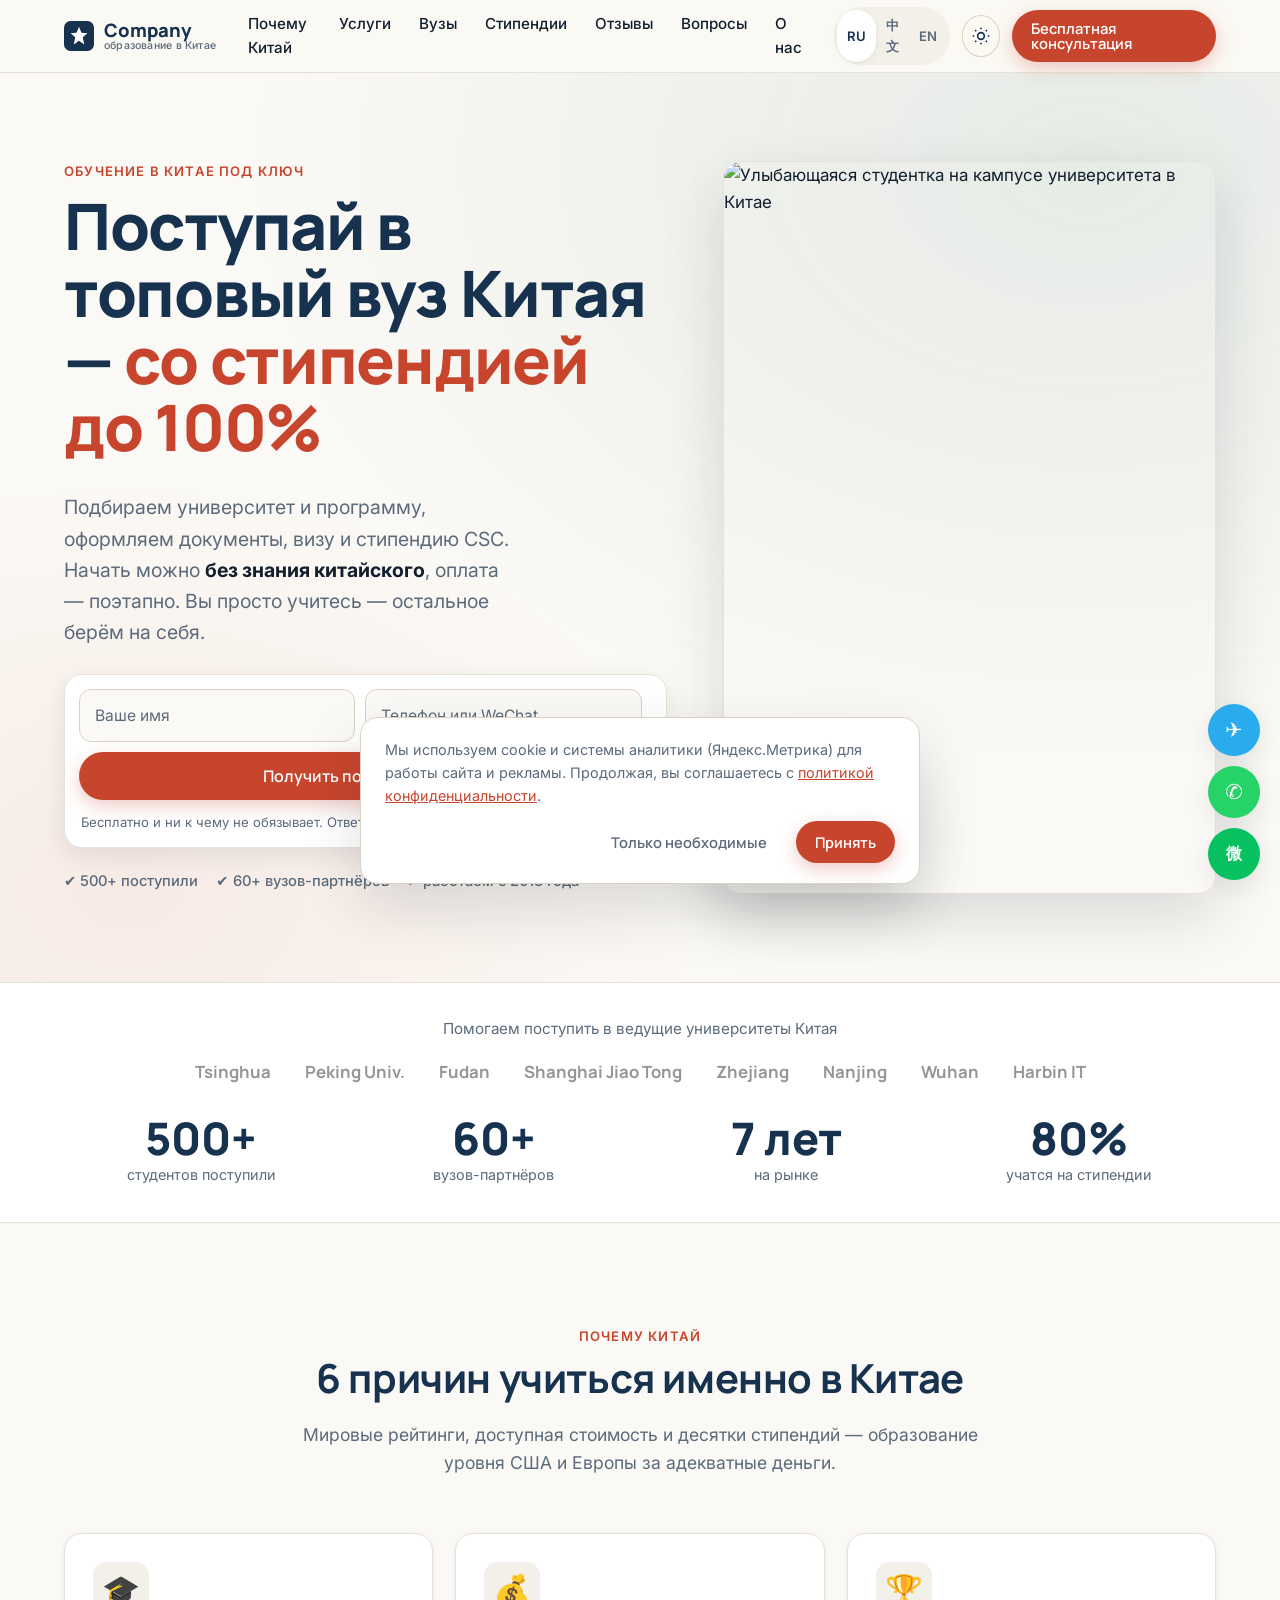
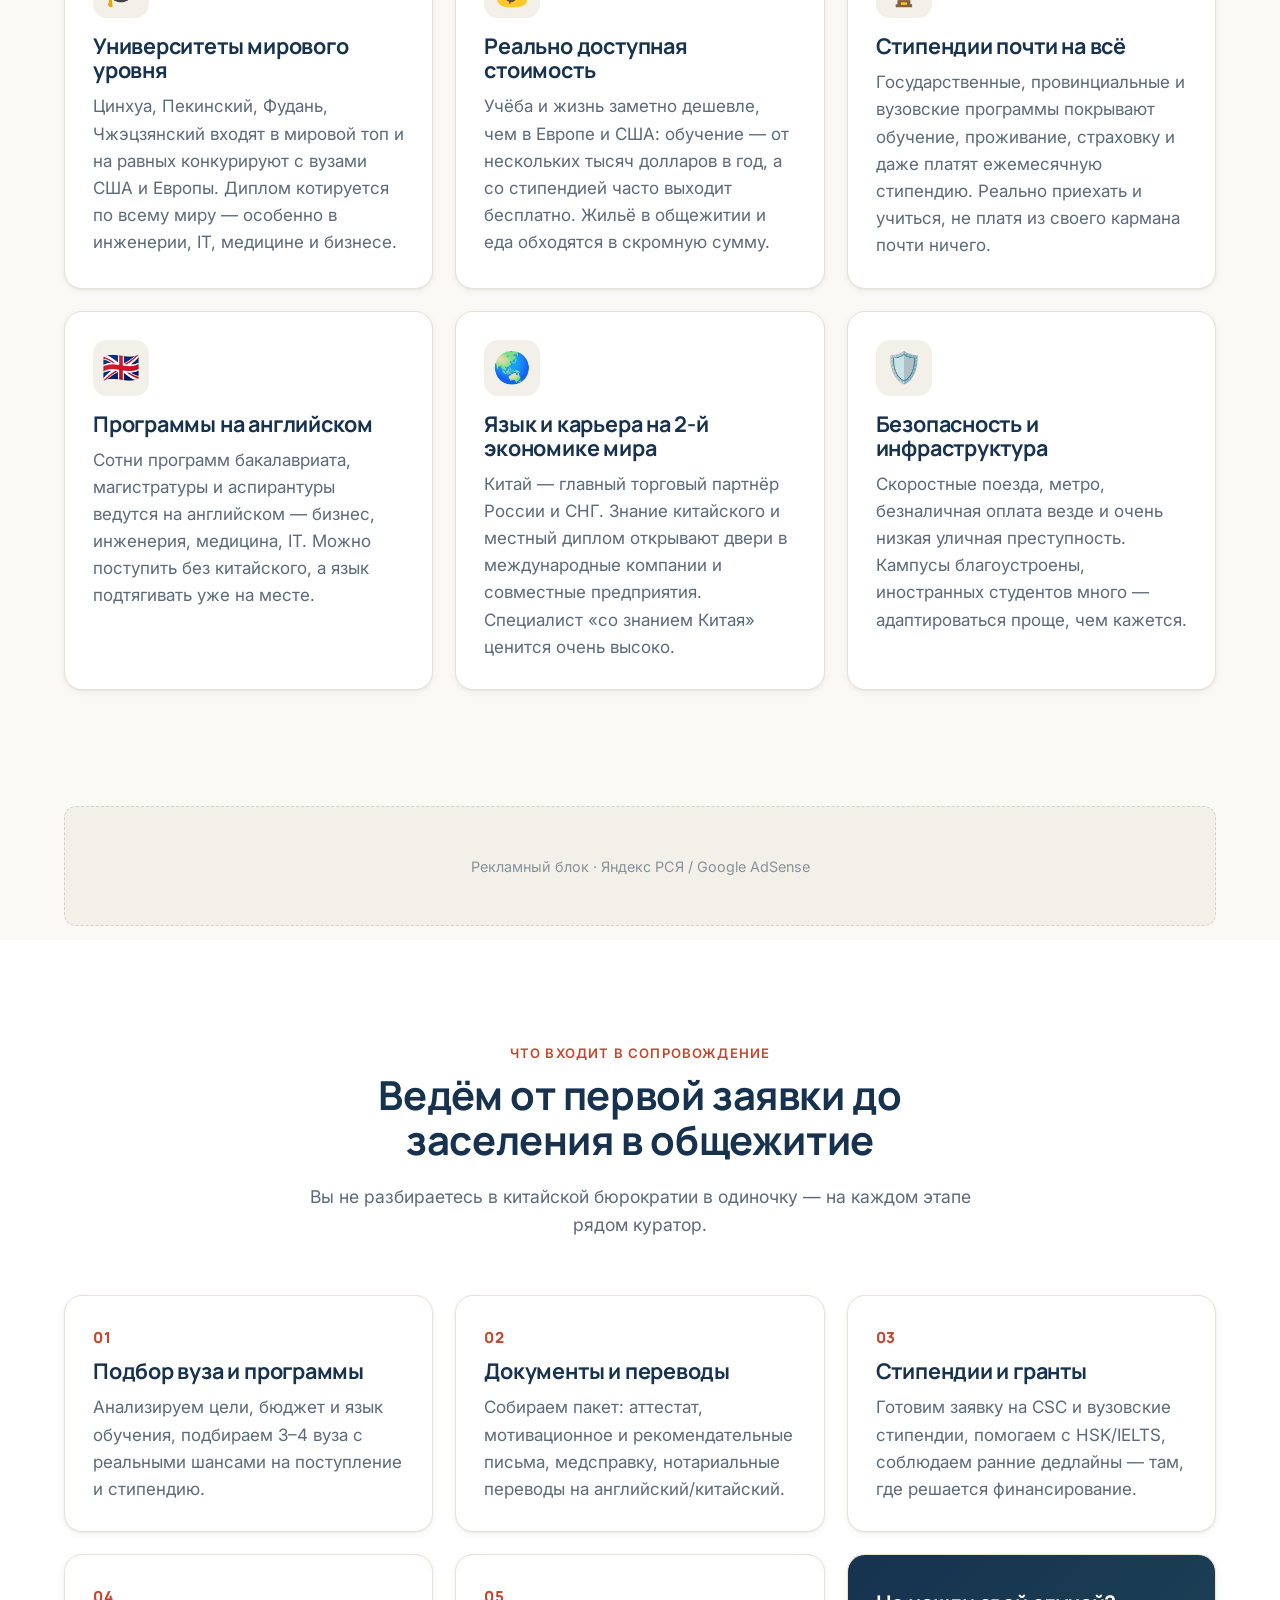
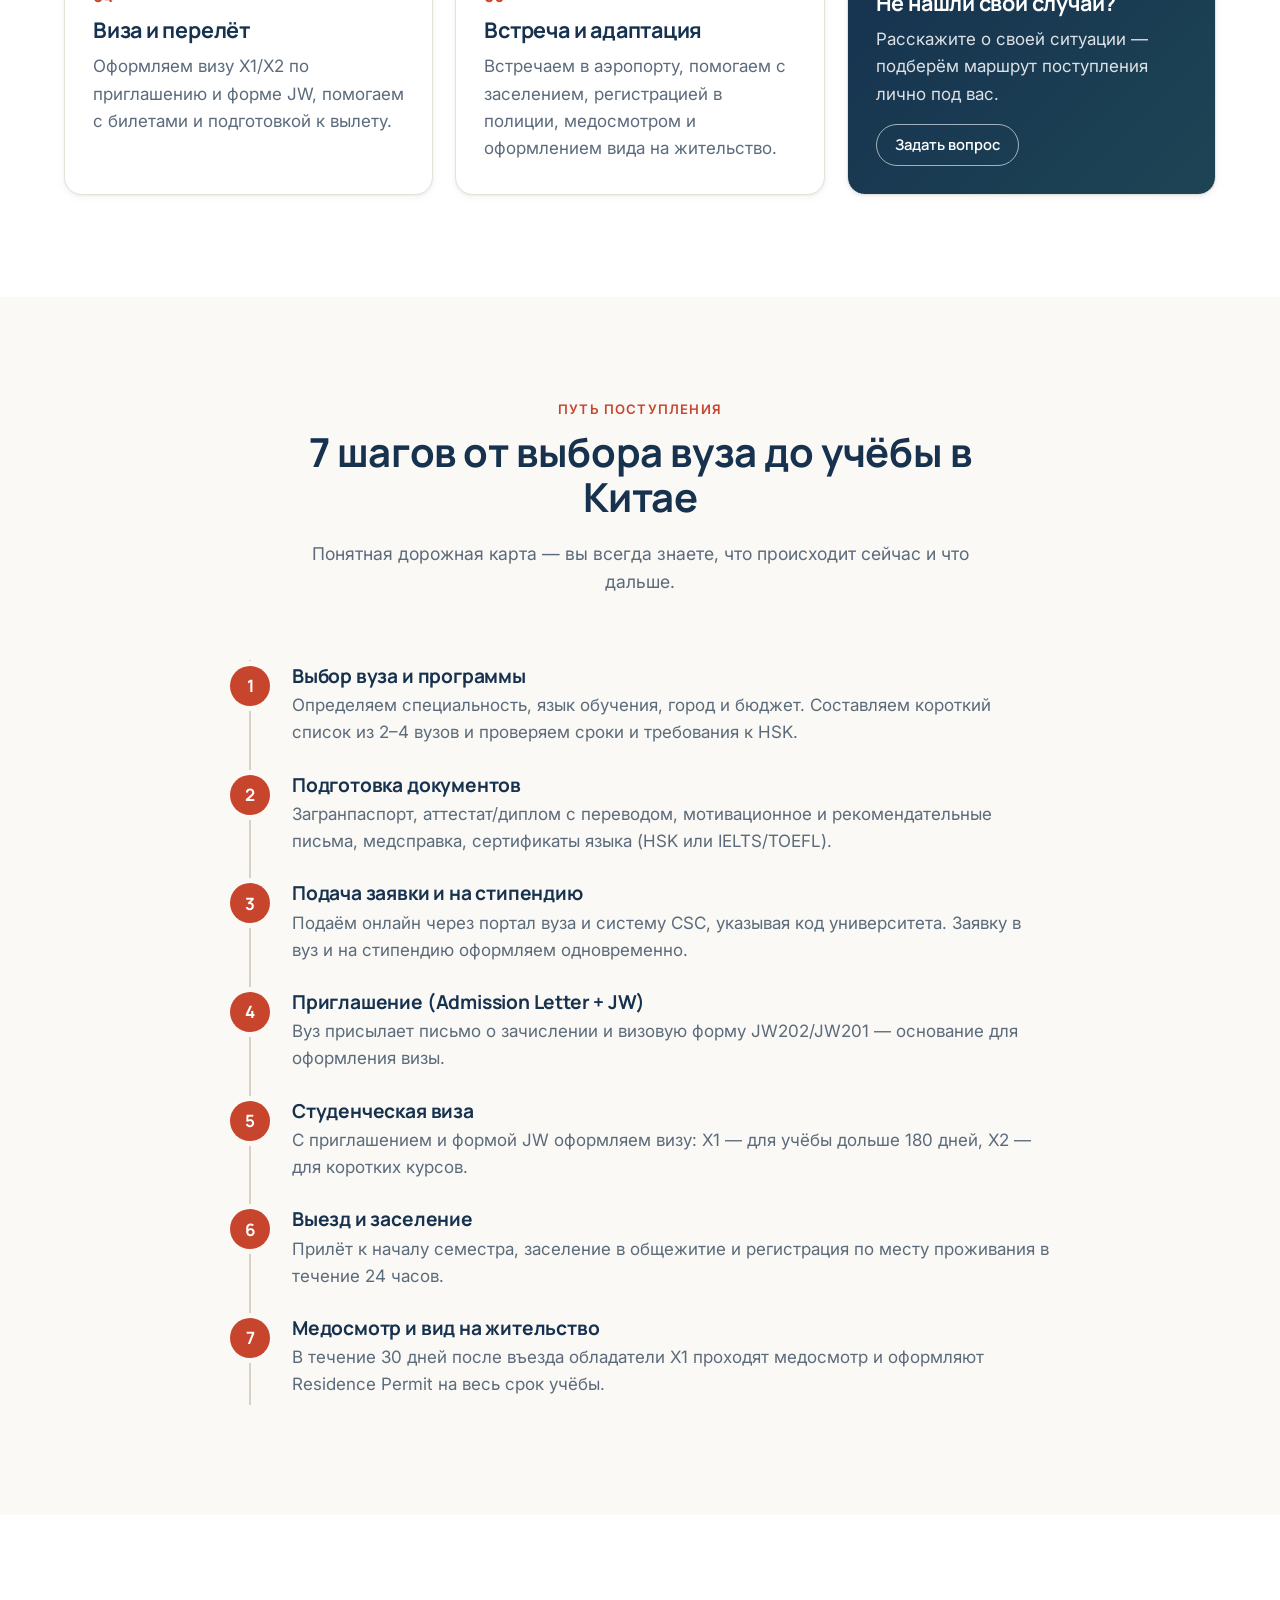
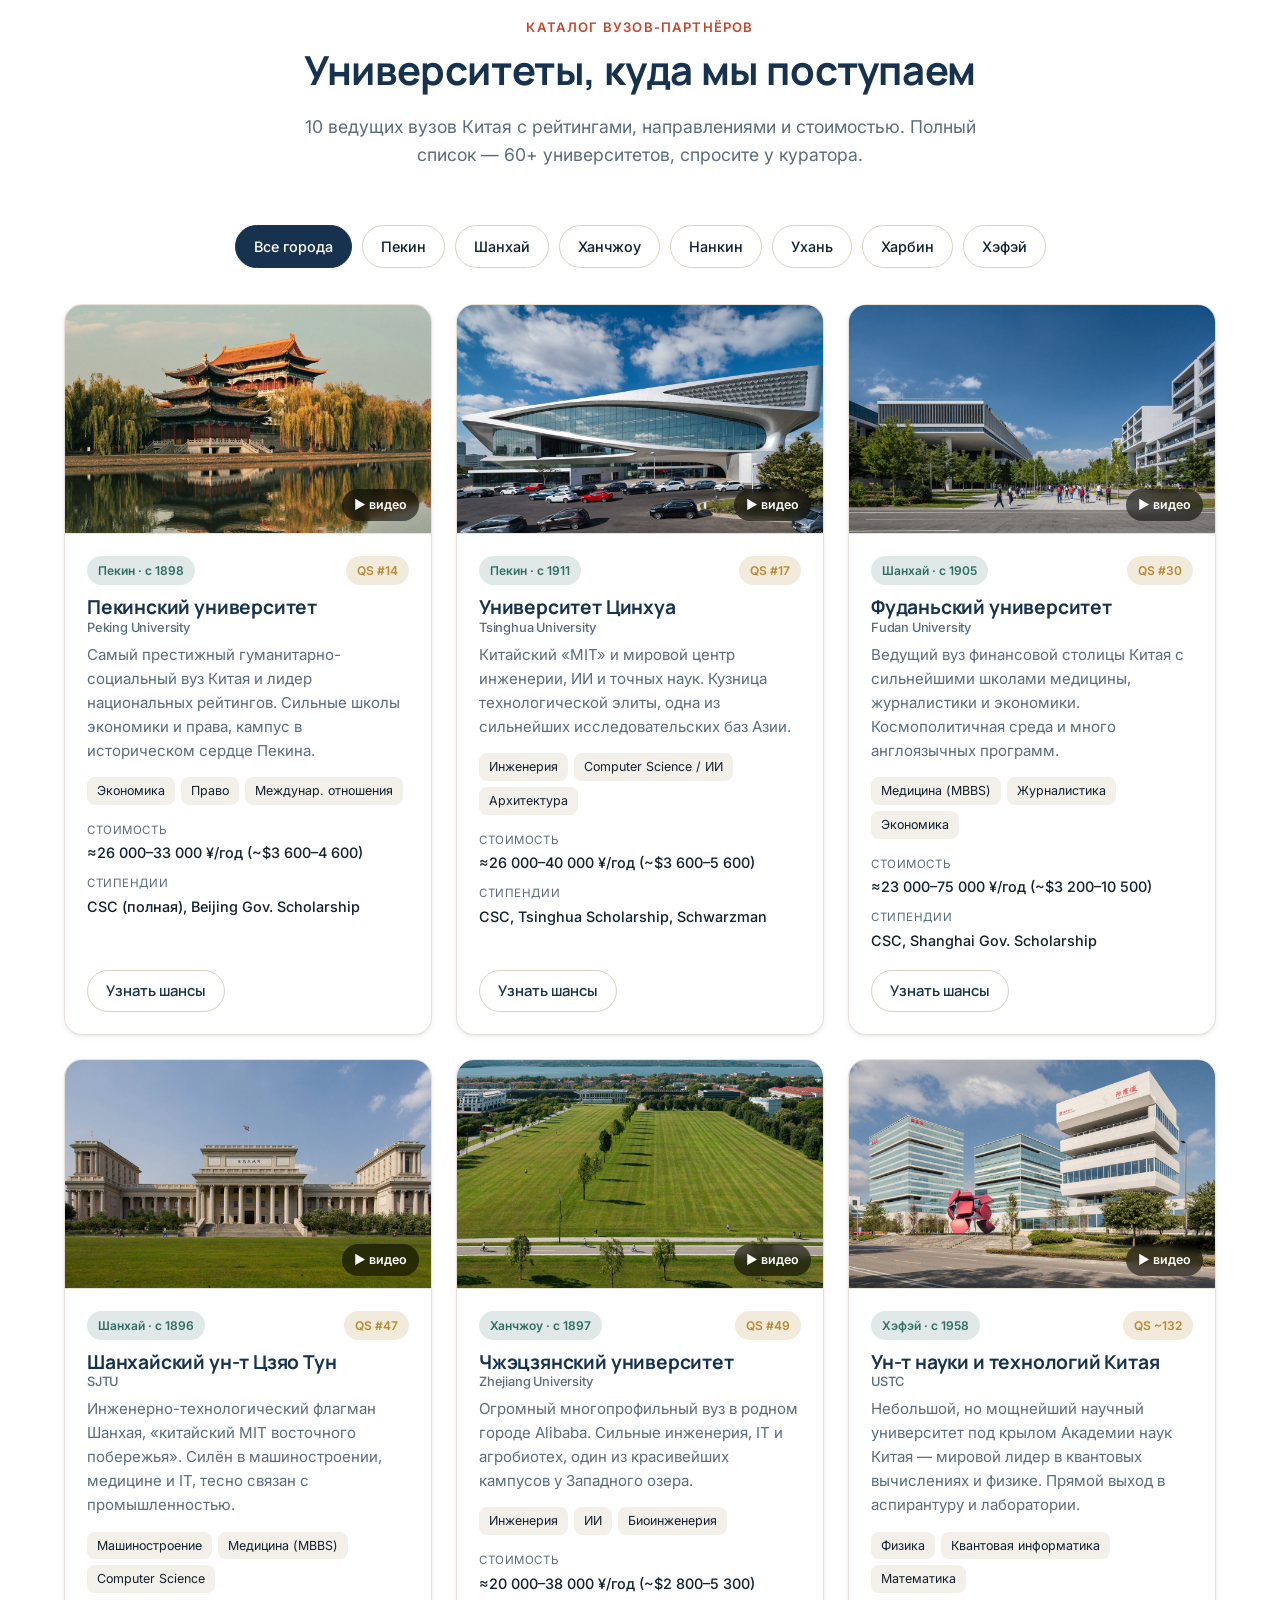
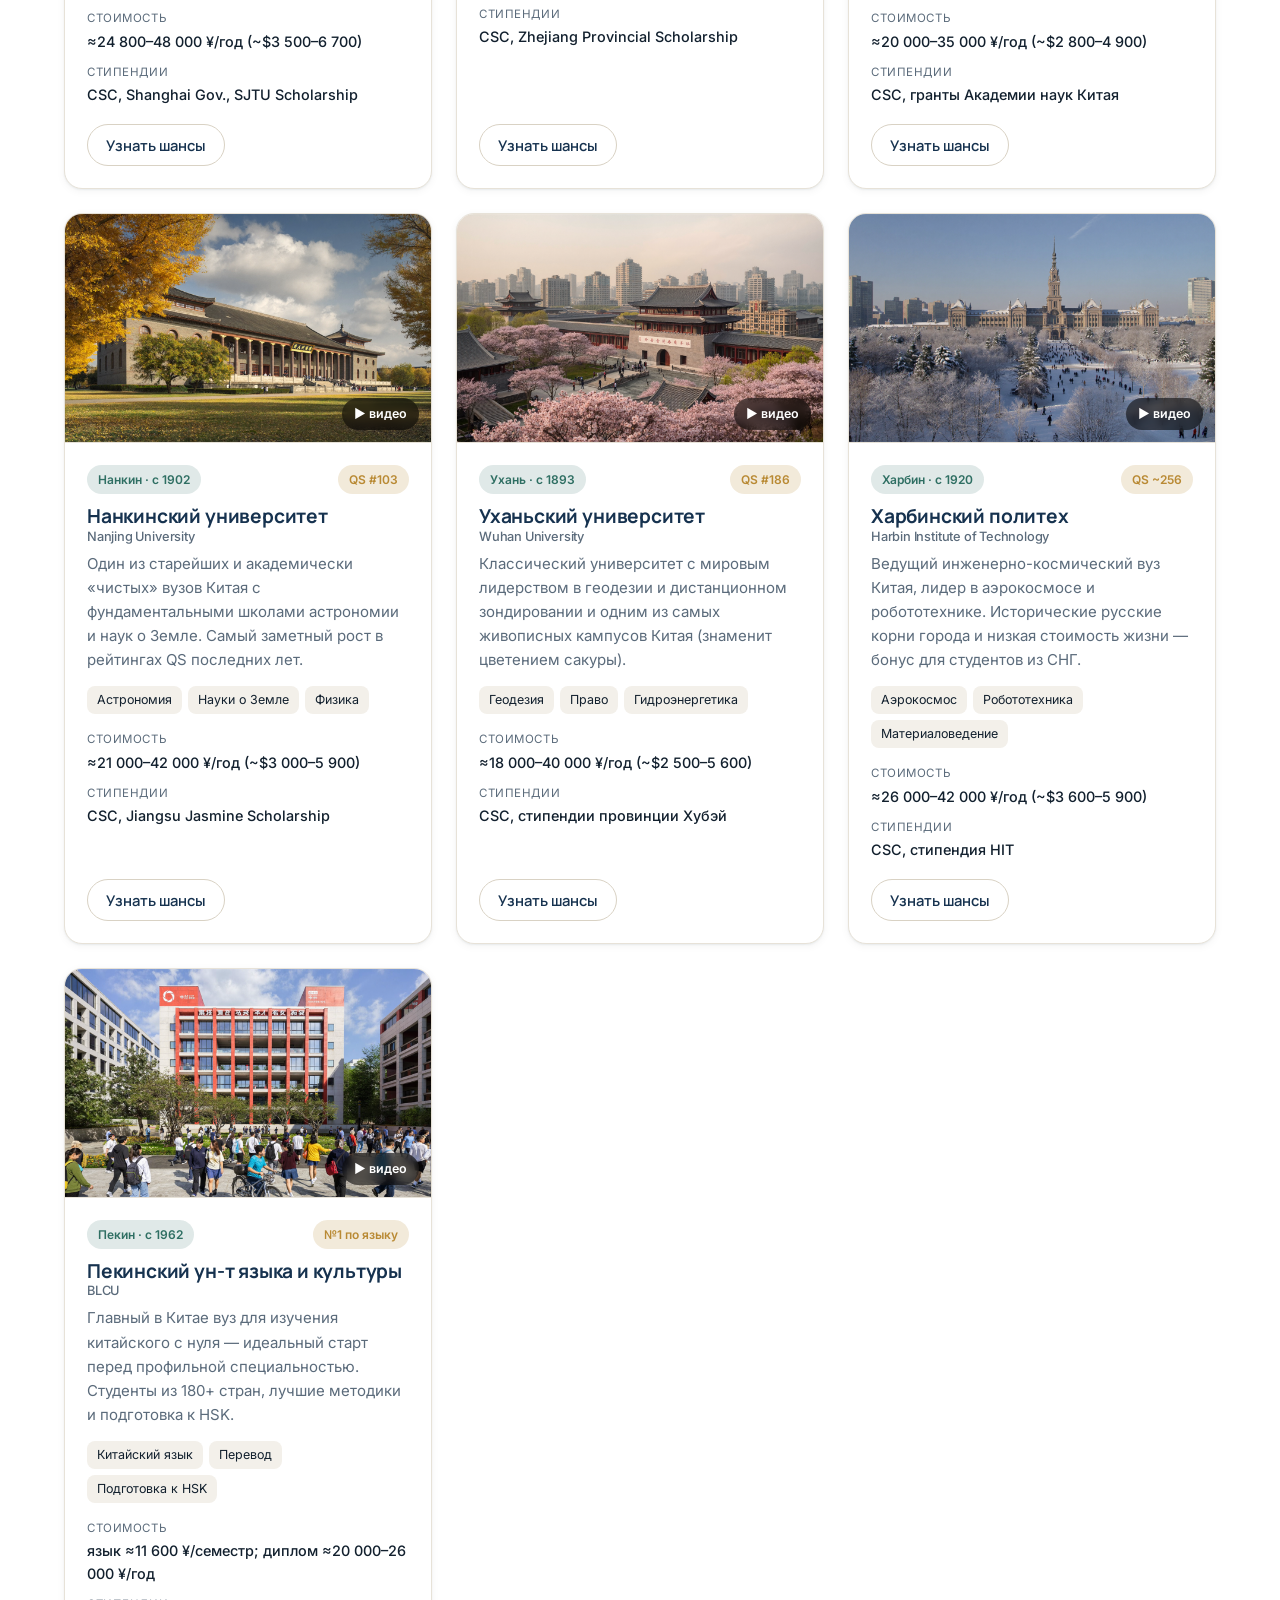
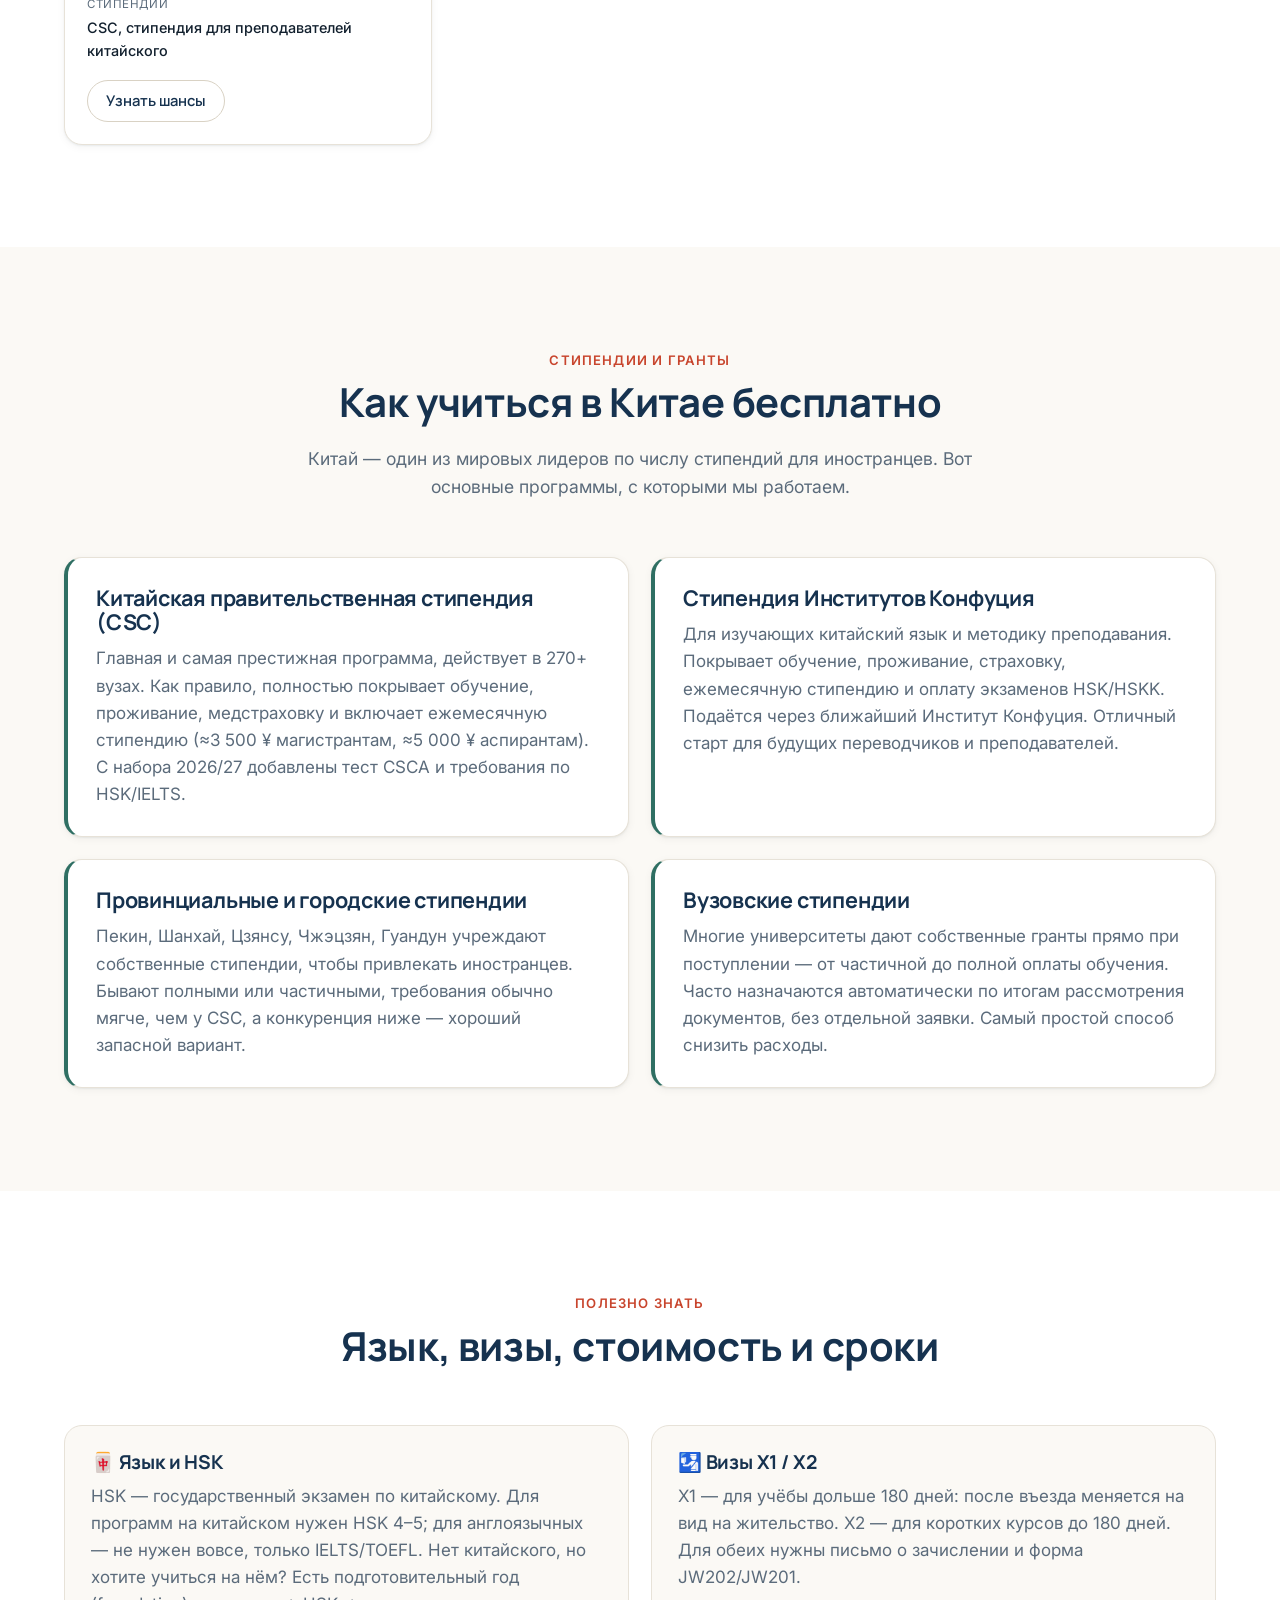
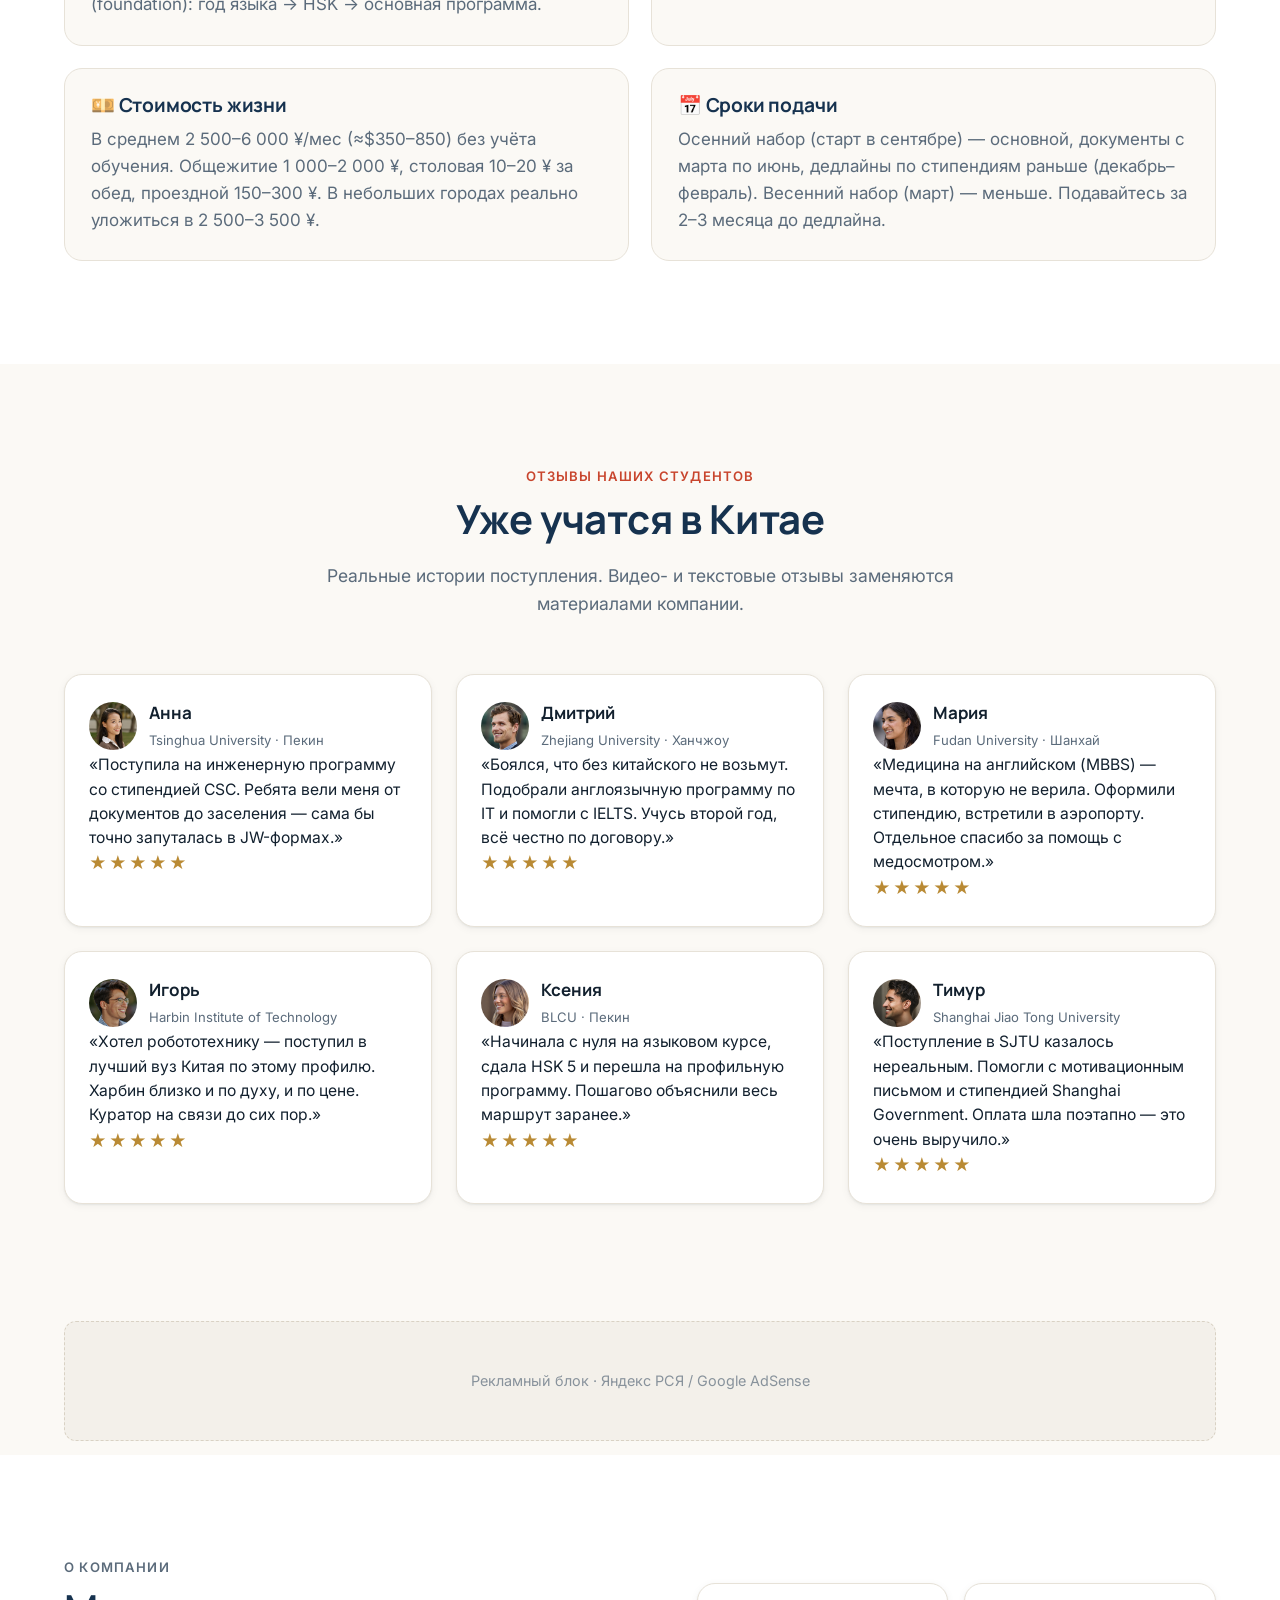
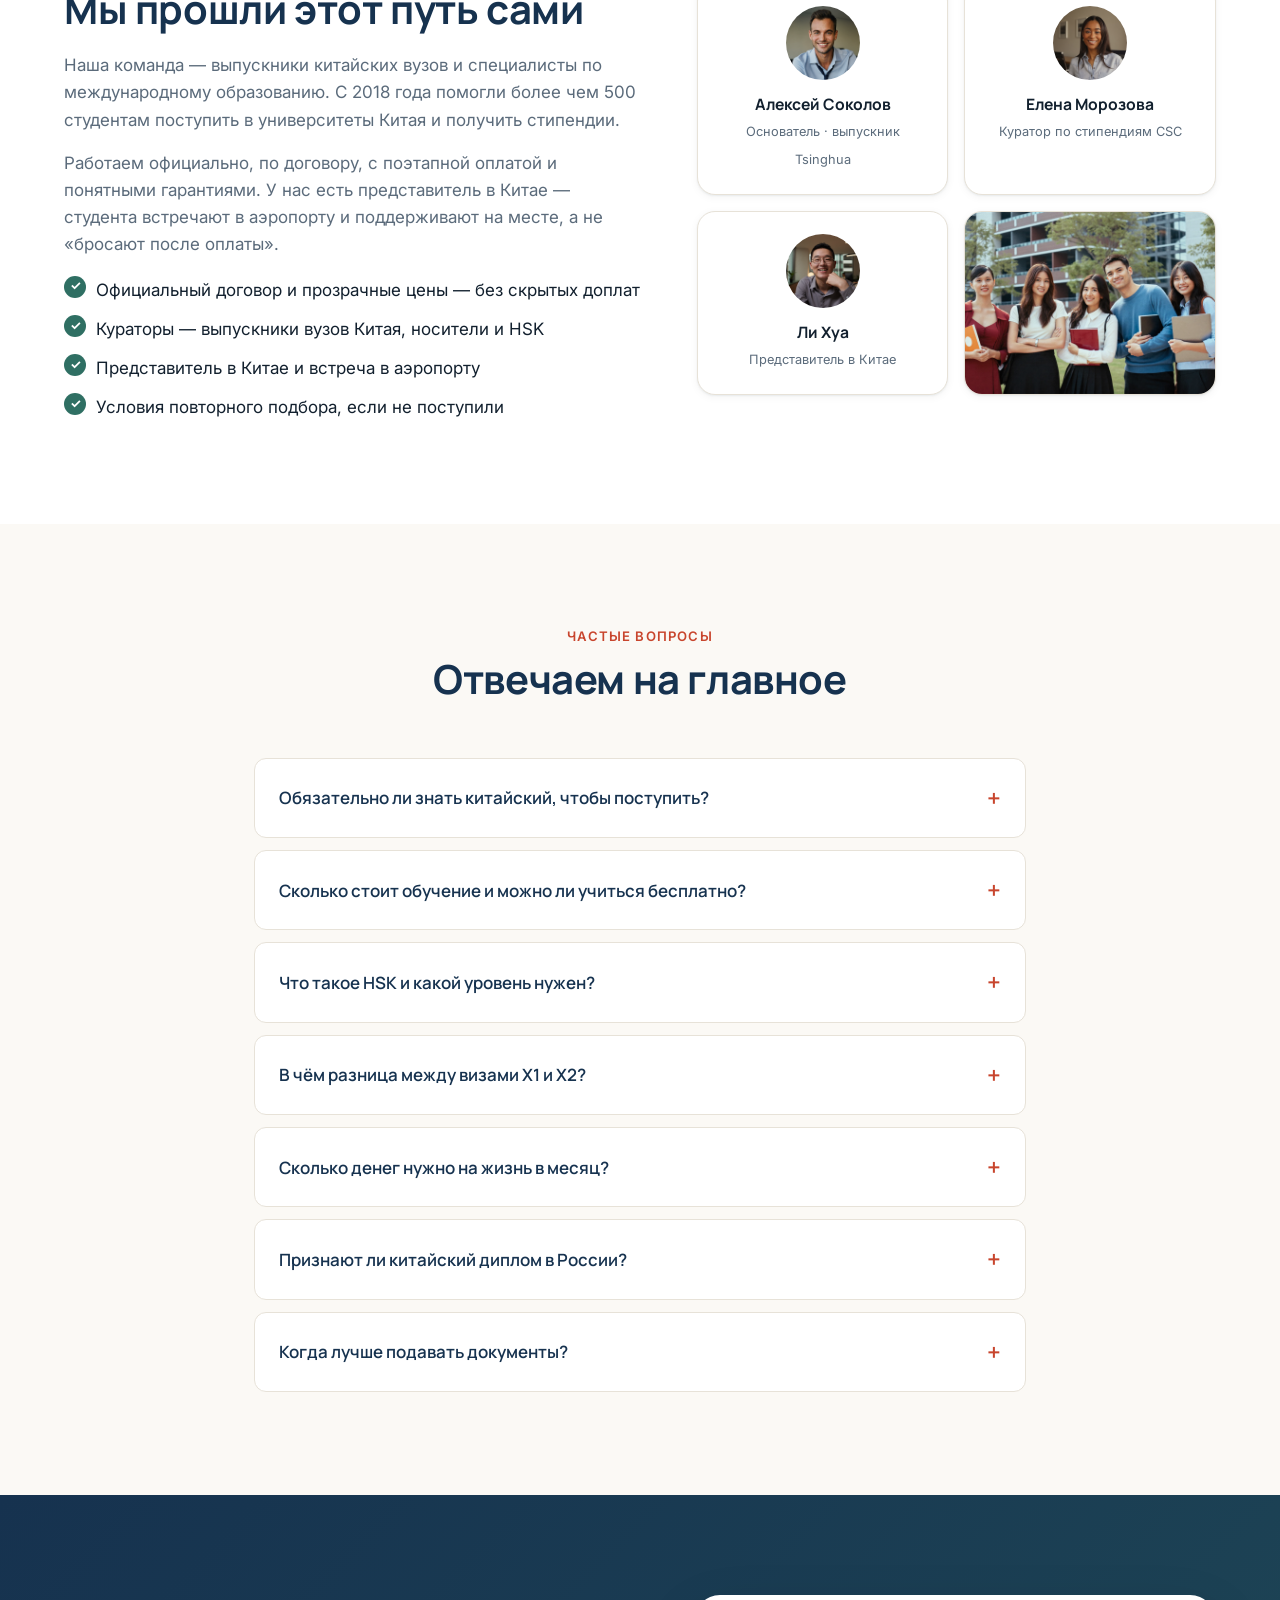
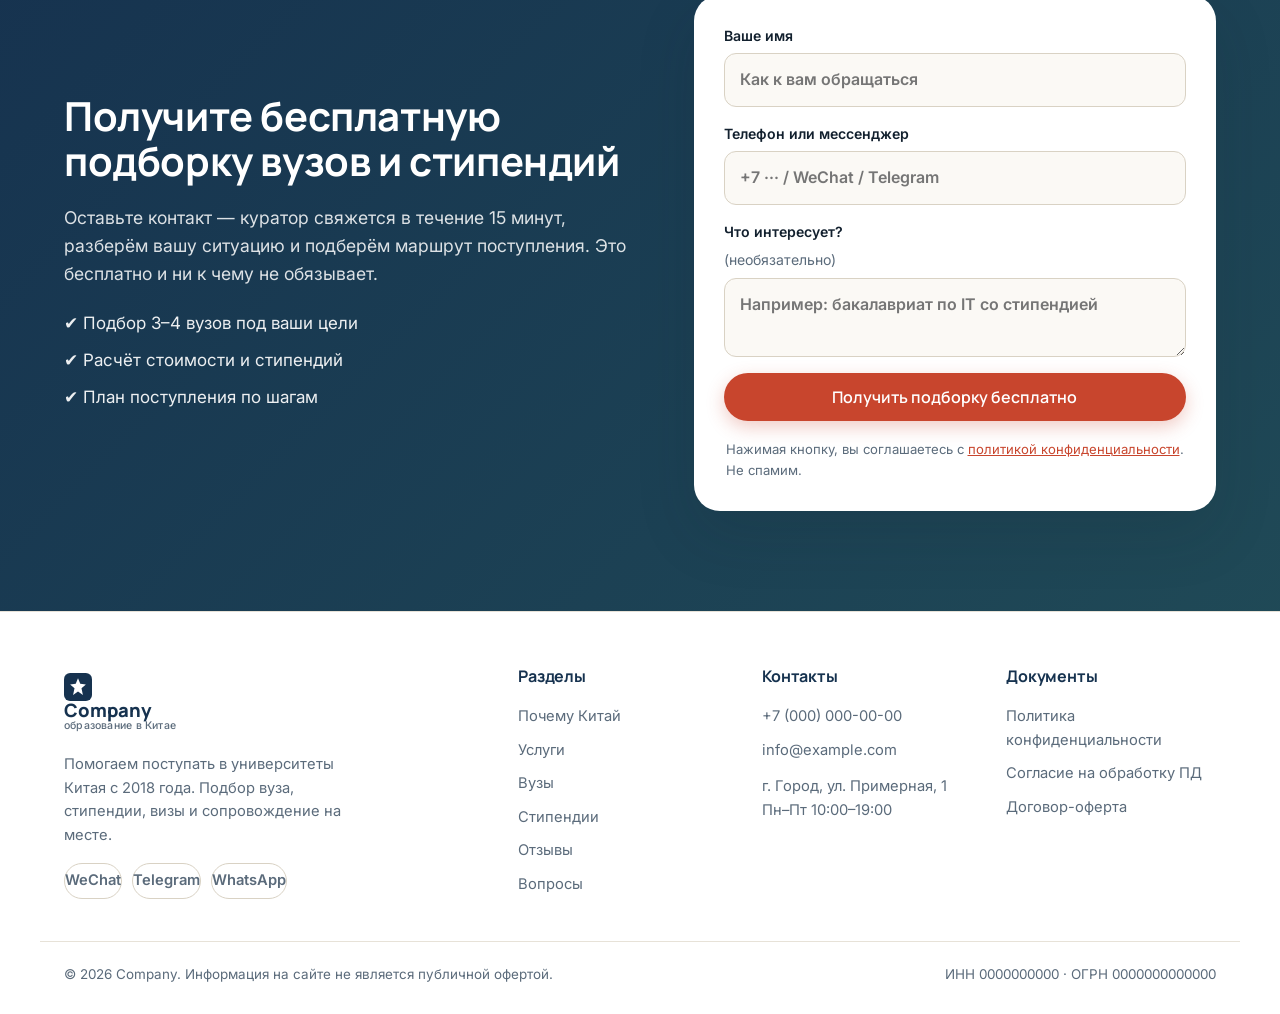
==== commit ed07c2be: "Правки: Поступай вместо Поступим; фикс тёмной темы (тёмно-синие баннеры с белым текстом)" ====
--- a/index.html
+++ b/index.html
@@ -118,7 +118,7 @@
   <div class="container hero-grid">
     <div class="hero-copy reveal">
       <p class="eyebrow">Обучение в Китае под ключ</p>
-      <h1>Поступим в топовый вуз Китая — <span class="hl">со стипендией до 100%</span></h1>
+      <h1>Поступай в топовый вуз Китая — <span class="hl">со стипендией до 100%</span></h1>
       <p class="lead">Подбираем университет и программу, оформляем документы, визу и стипендию CSC. Начать можно <b>без знания китайского</b>, оплата — поэтапно. Вы просто учитесь — остальное берём на себя.</p>
 
       <!-- Мини-форма захвата лида (данные уходят в main.js → handleLeadForm) -->
--- a/assets/css/styles.css
+++ b/assets/css/styles.css
@@ -19,6 +19,8 @@
   --line:#E7E2D8;        /* разделители/бордеры */
   --line-strong:#D9D2C4;
   --on-accent:#FFFFFF;
+  --brand-band:#16324F;   /* тёмно-синий баннер — НЕ меняется в тёмной теме, чтобы белый текст читался */
+  --jade-band:#2F6F63;    /* акцент баннера — тоже фиксированный */
 
   --radius:18px;
   --radius-sm:12px;
@@ -205,7 +207,7 @@
 .service{position:relative}
 .service__no{font-family:var(--font-head);font-weight:800;font-size:.95rem;color:var(--accent);letter-spacing:.05em}
 .service h3{margin-top:8px}
-.service--cta{background:linear-gradient(135deg,var(--brand),color-mix(in srgb,var(--brand) 70%, var(--jade)));color:#fff;display:flex;flex-direction:column;align-items:flex-start;justify-content:center}
+.service--cta{background:linear-gradient(135deg,var(--brand-band),color-mix(in srgb,var(--brand-band) 70%, var(--jade-band)));color:#fff;display:flex;flex-direction:column;align-items:flex-start;justify-content:center}
 .service--cta h3{color:#fff}
 .service--cta p{color:rgba(255,255,255,.85);margin-bottom:16px}
 .service--cta .btn-outline{border-color:rgba(255,255,255,.6);color:#fff}
@@ -311,7 +313,7 @@
 .faq__a p{margin:0}
 
 /* ---------- Финальный CTA ---------- */
-.cta-final{padding:clamp(56px,8vw,100px) 0;background:linear-gradient(135deg,var(--brand),color-mix(in srgb,var(--brand) 62%, var(--jade)));color:#fff}
+.cta-final{padding:clamp(56px,8vw,100px) 0;background:linear-gradient(135deg,var(--brand-band),color-mix(in srgb,var(--brand-band) 62%, var(--jade-band)));color:#fff}
 .cta-final__inner{display:grid;grid-template-columns:1.05fr .95fr;gap:52px;align-items:center}
 .cta-final h2{color:#fff}
 .cta-final__copy p{color:rgba(255,255,255,.85);font-size:1.1rem}
